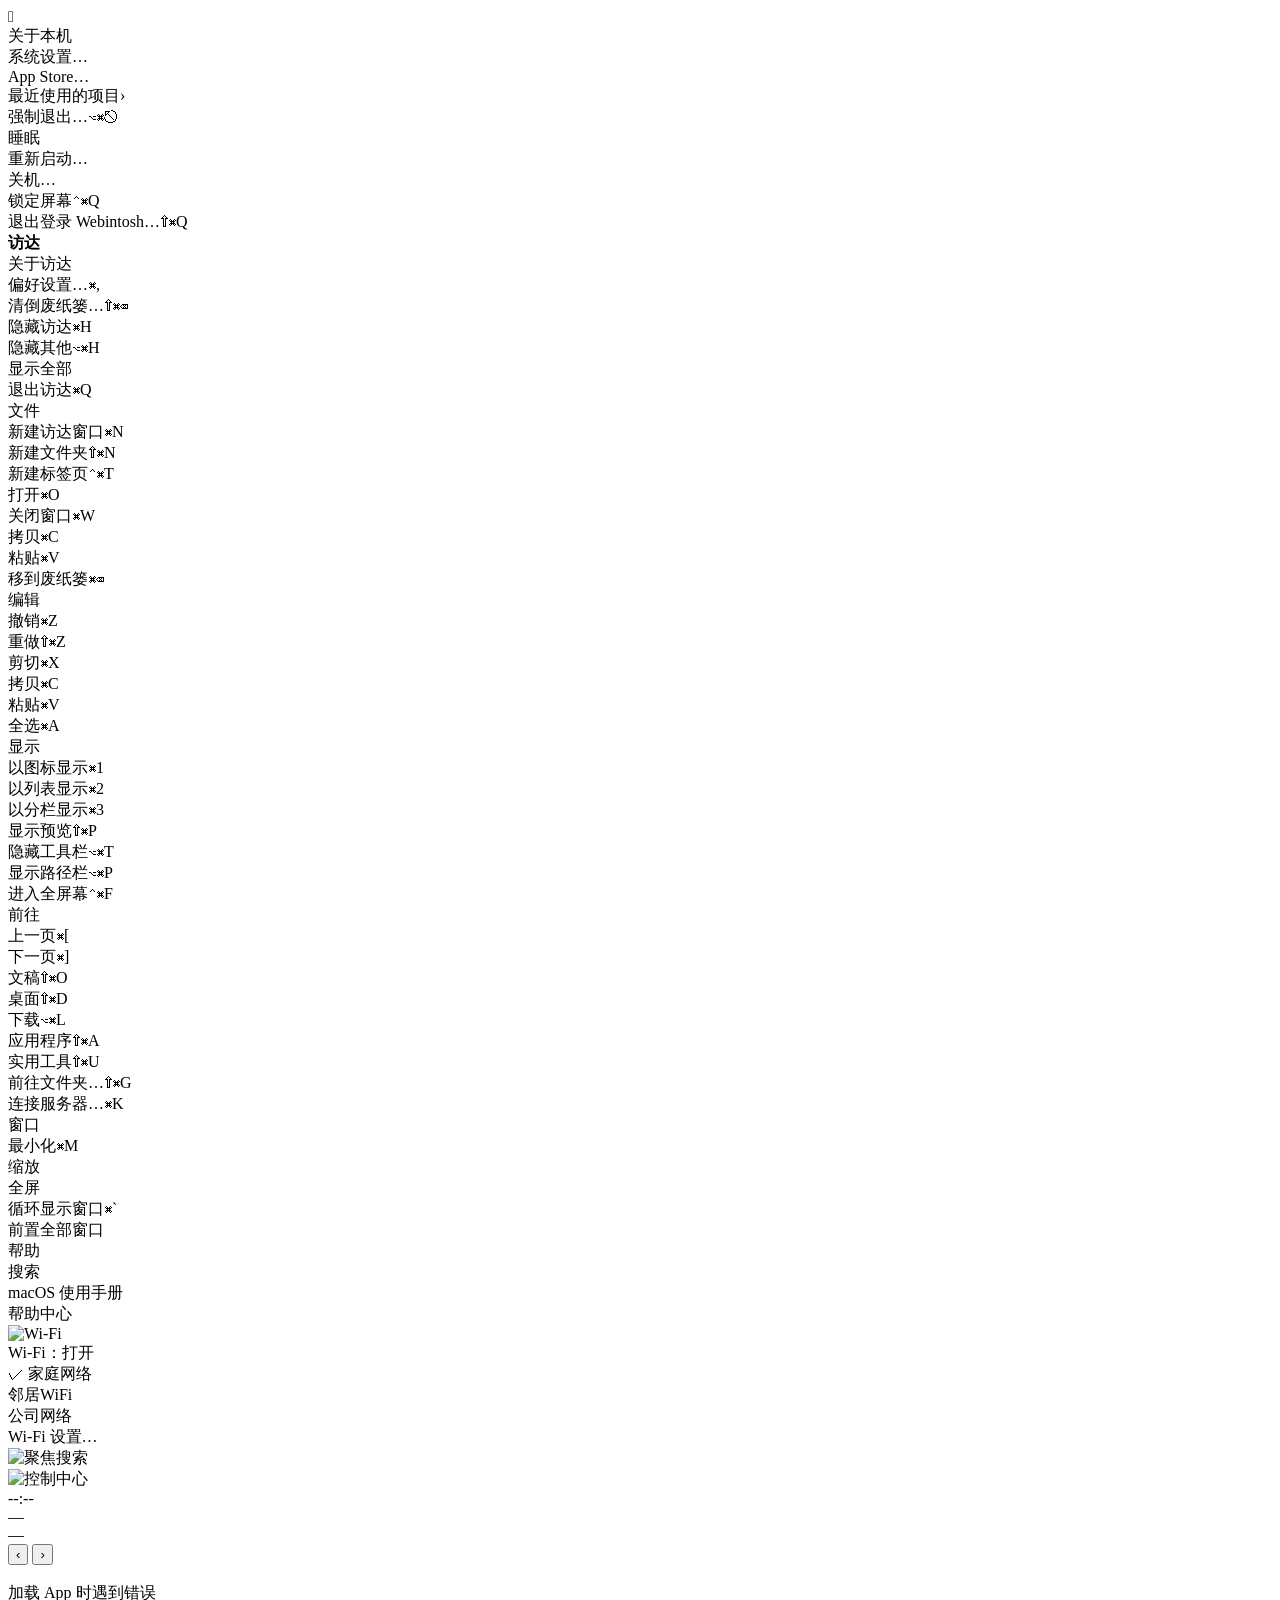
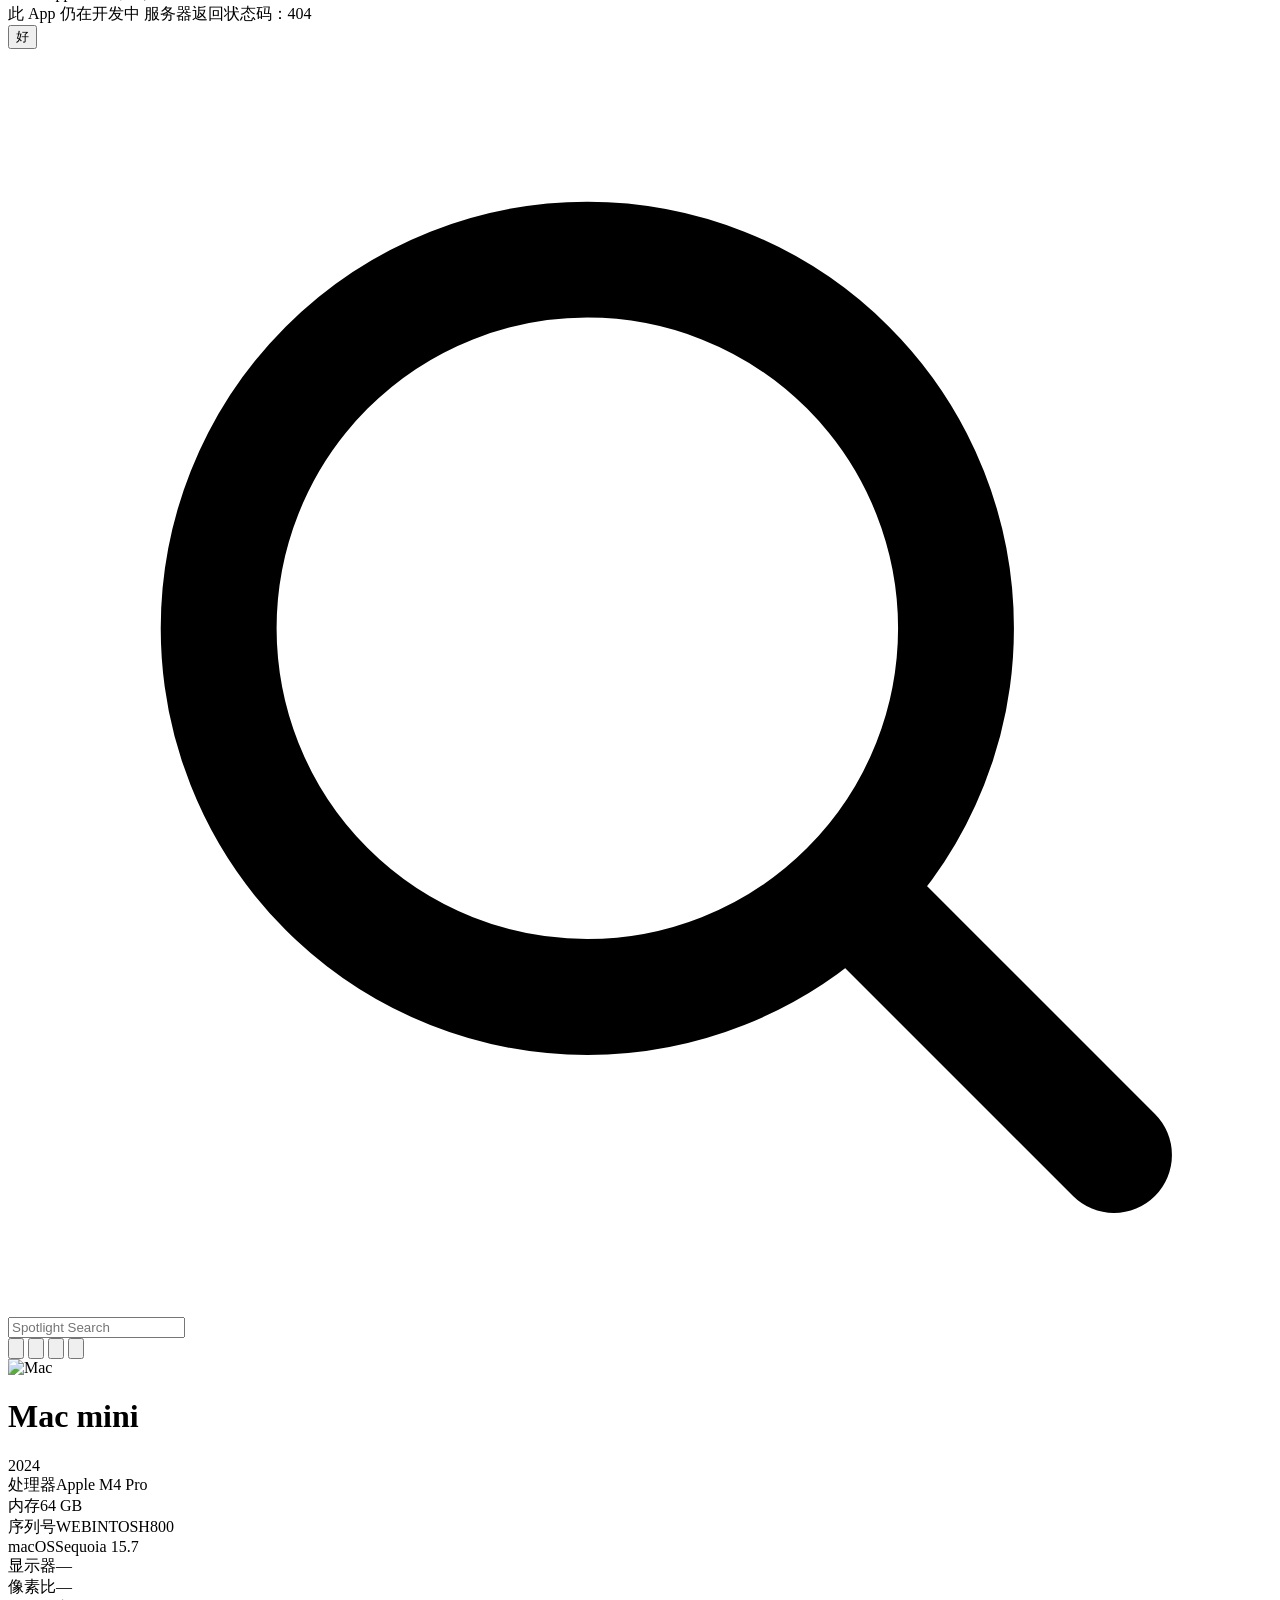
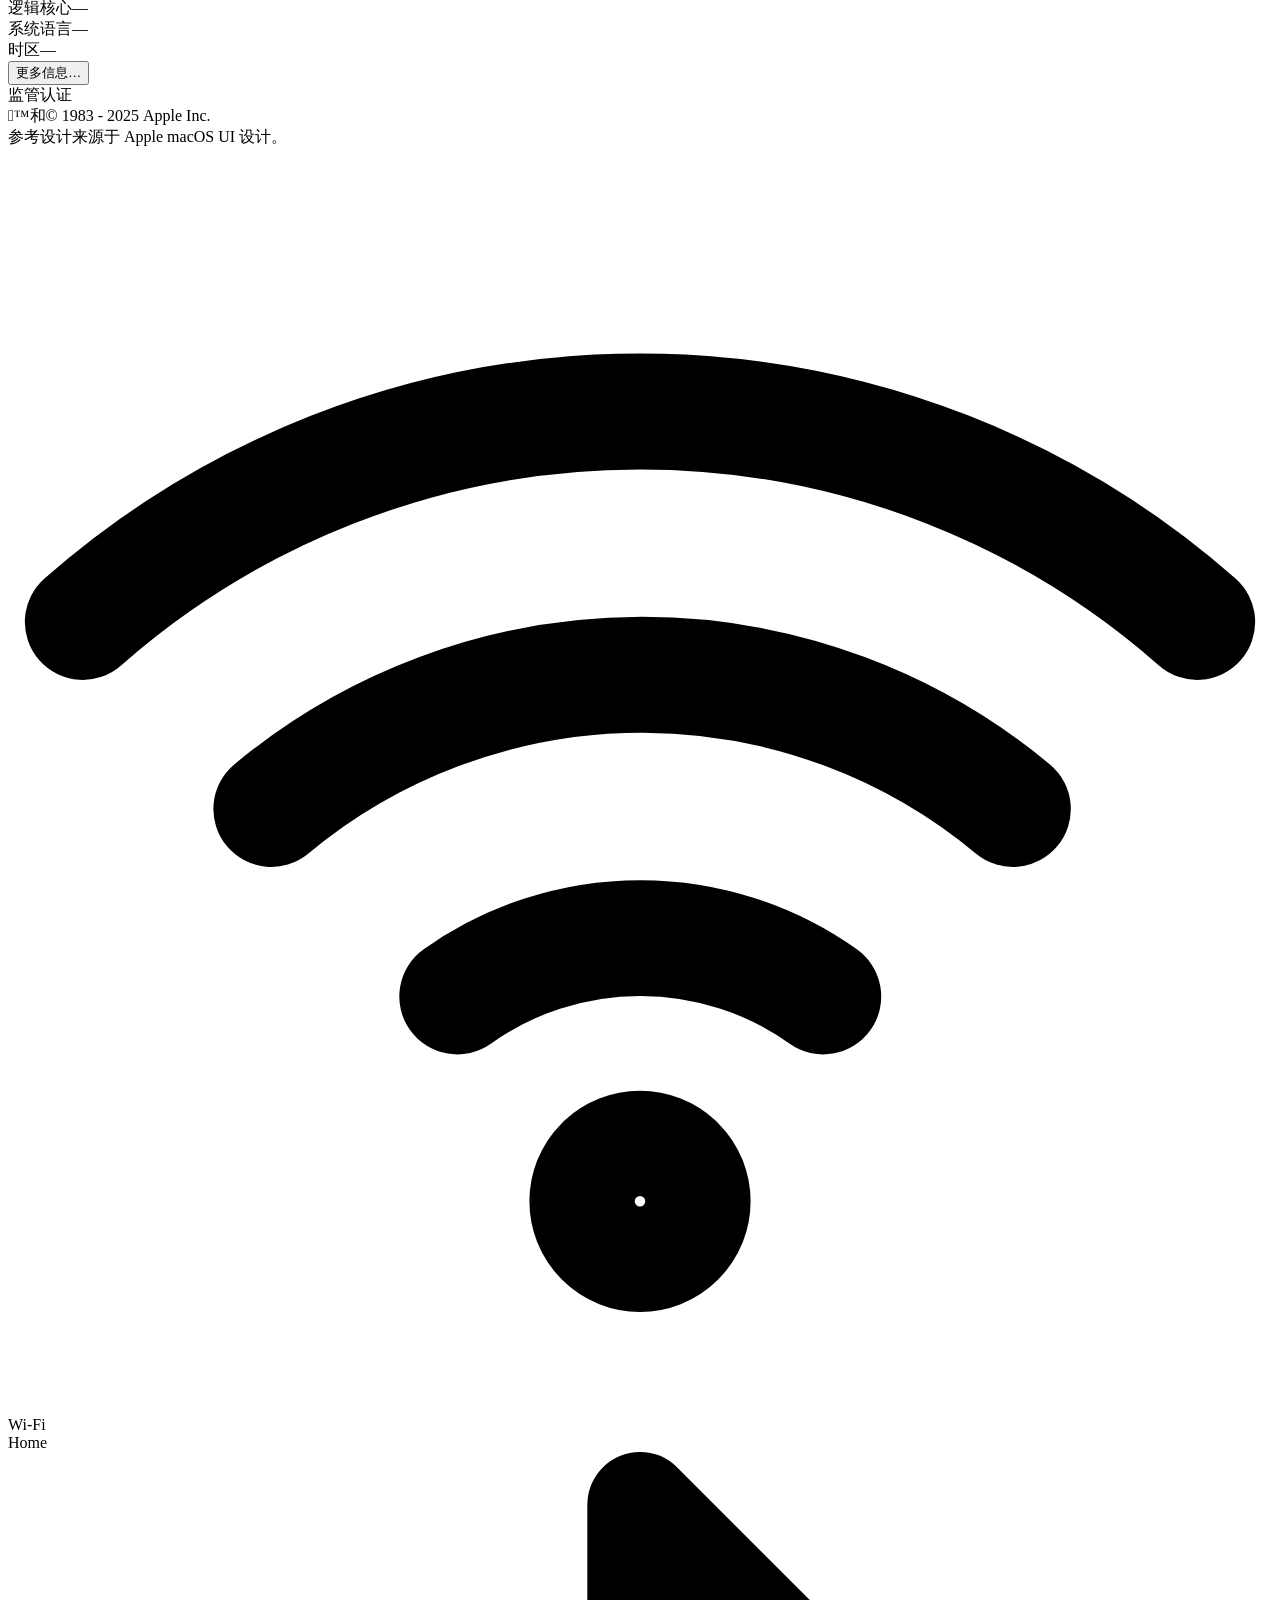
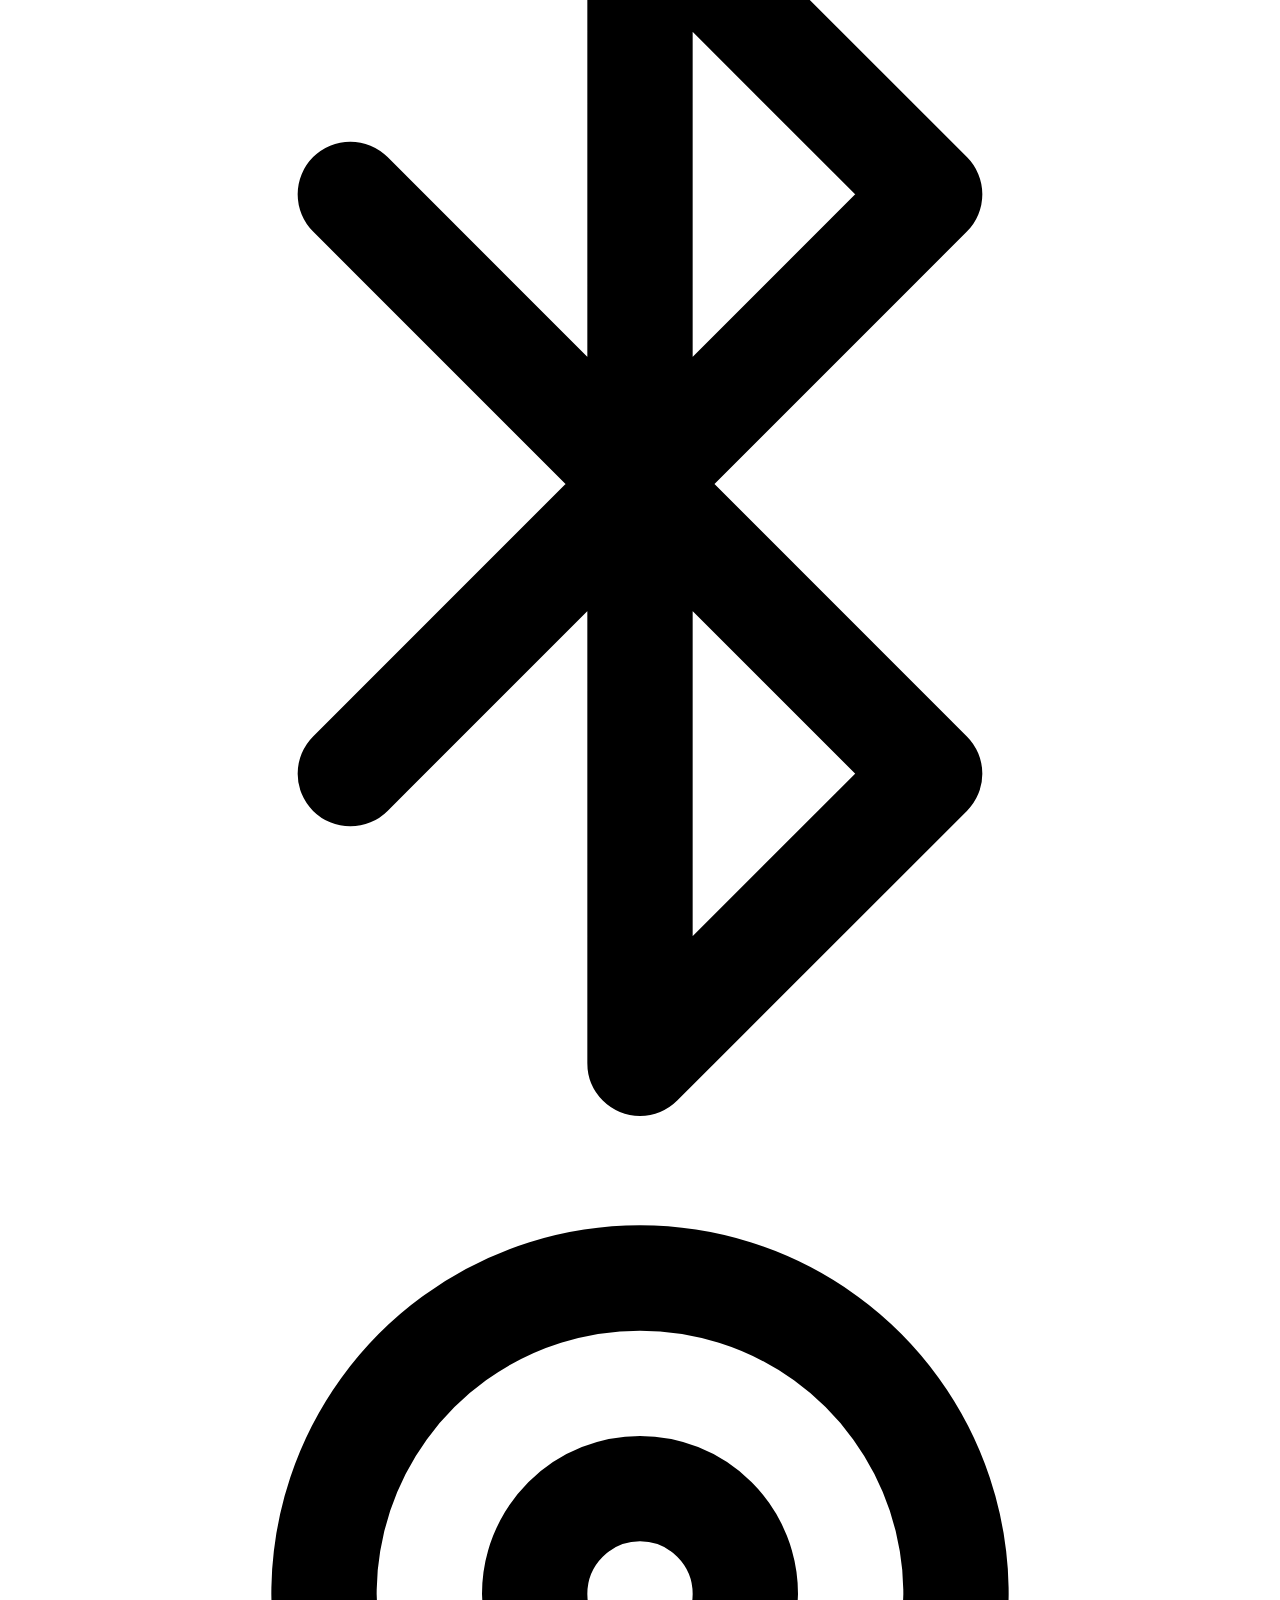
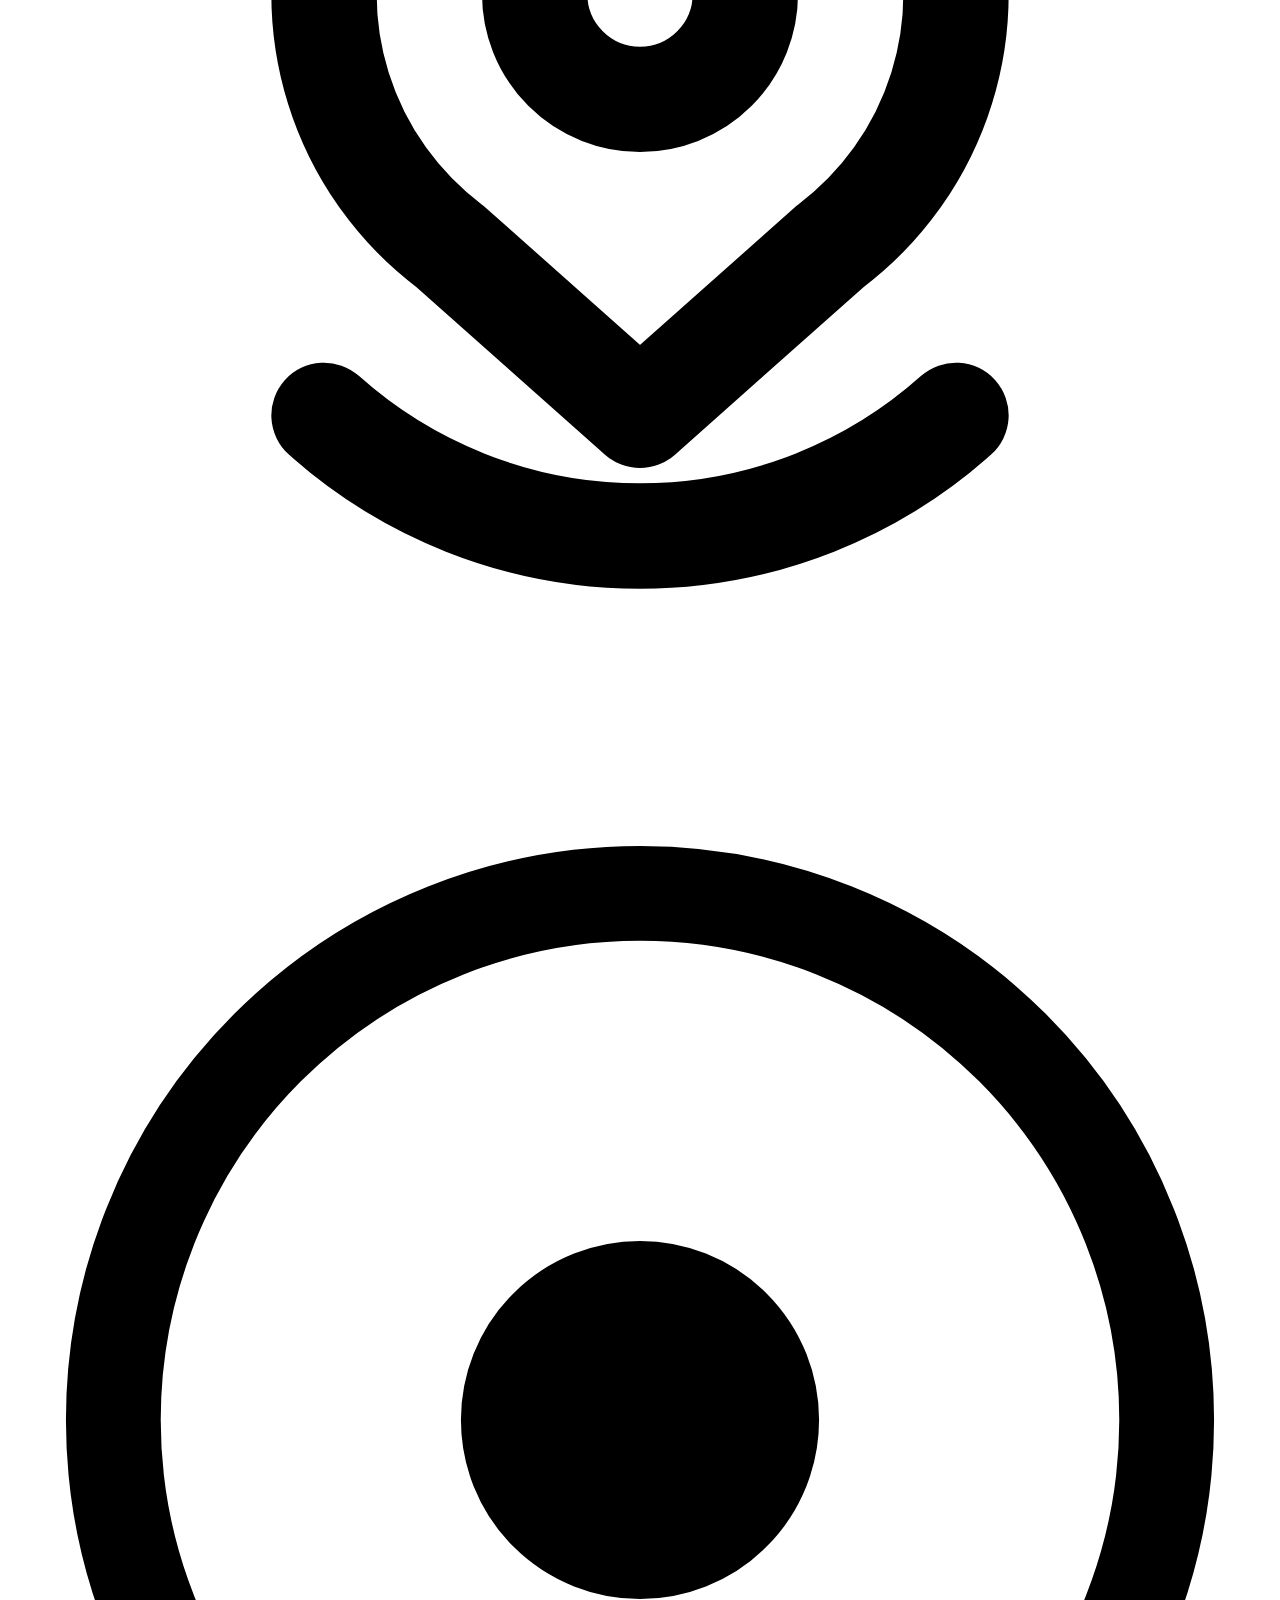
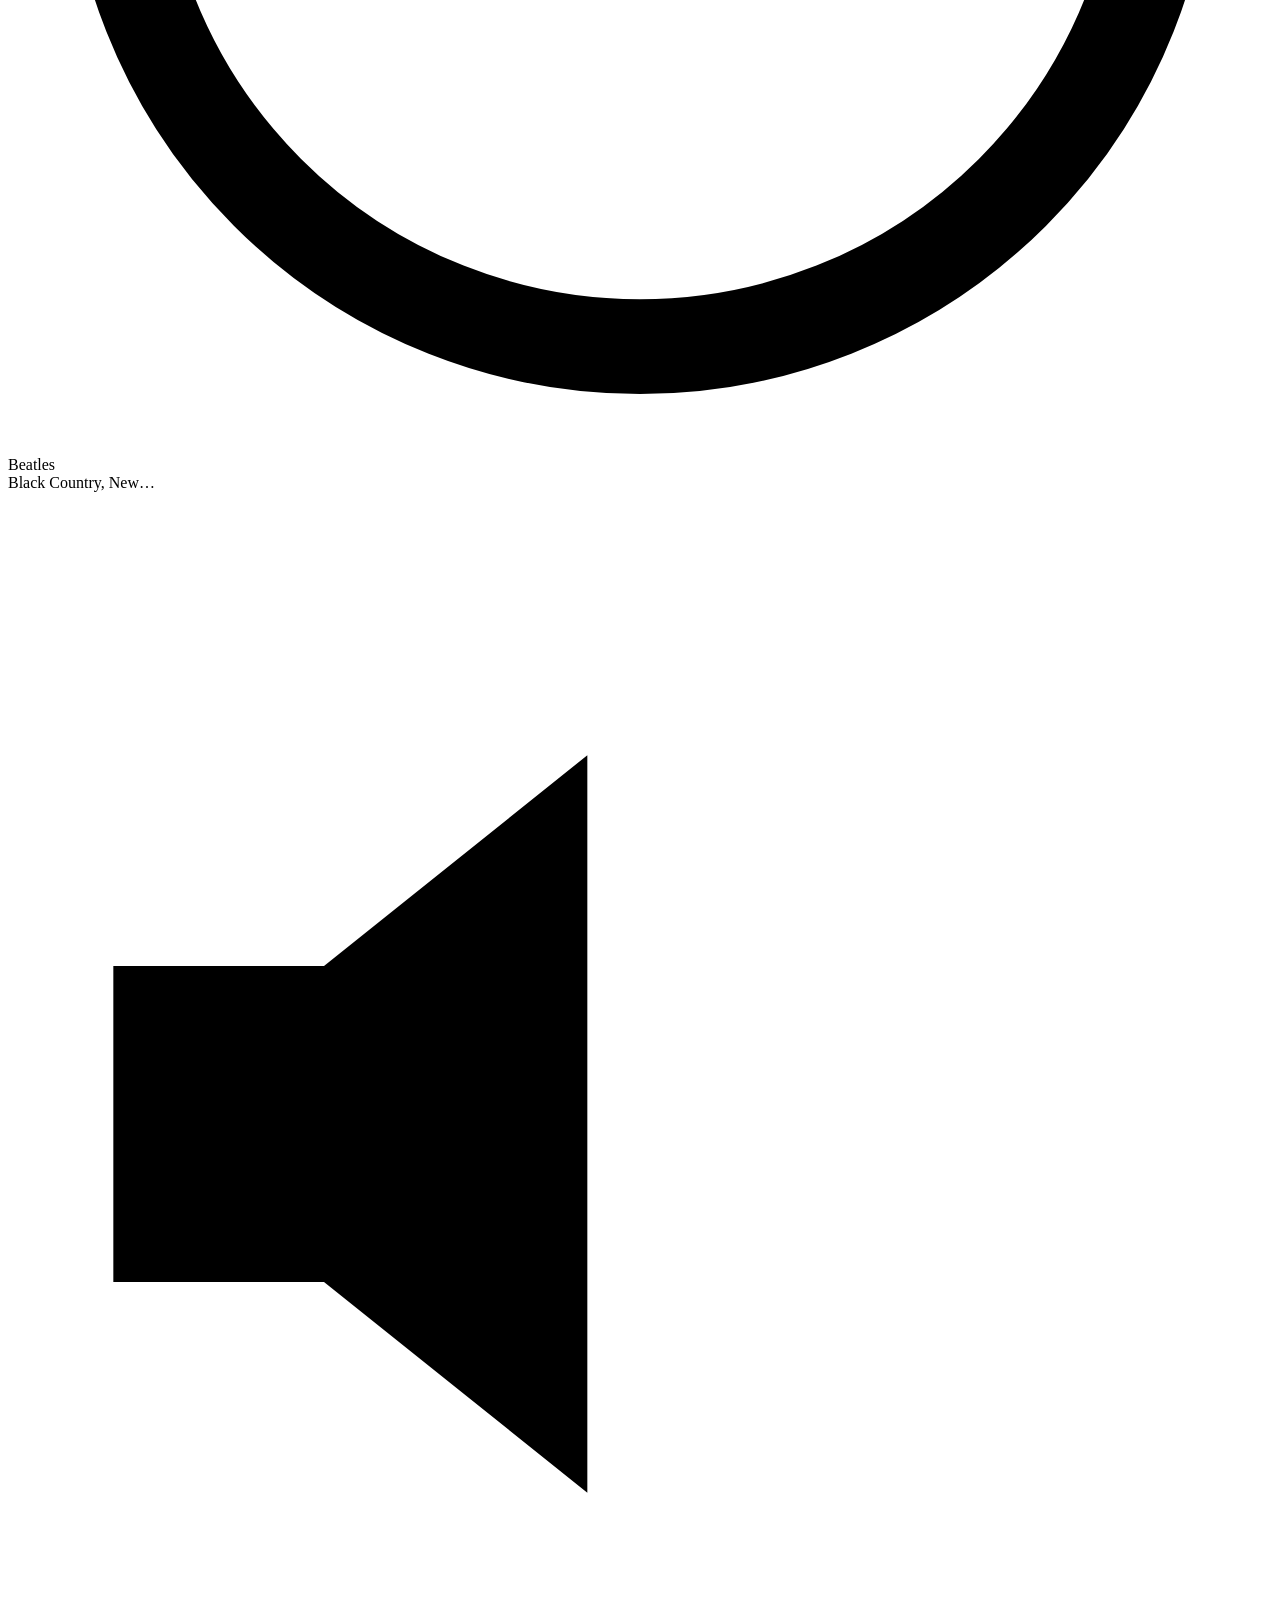
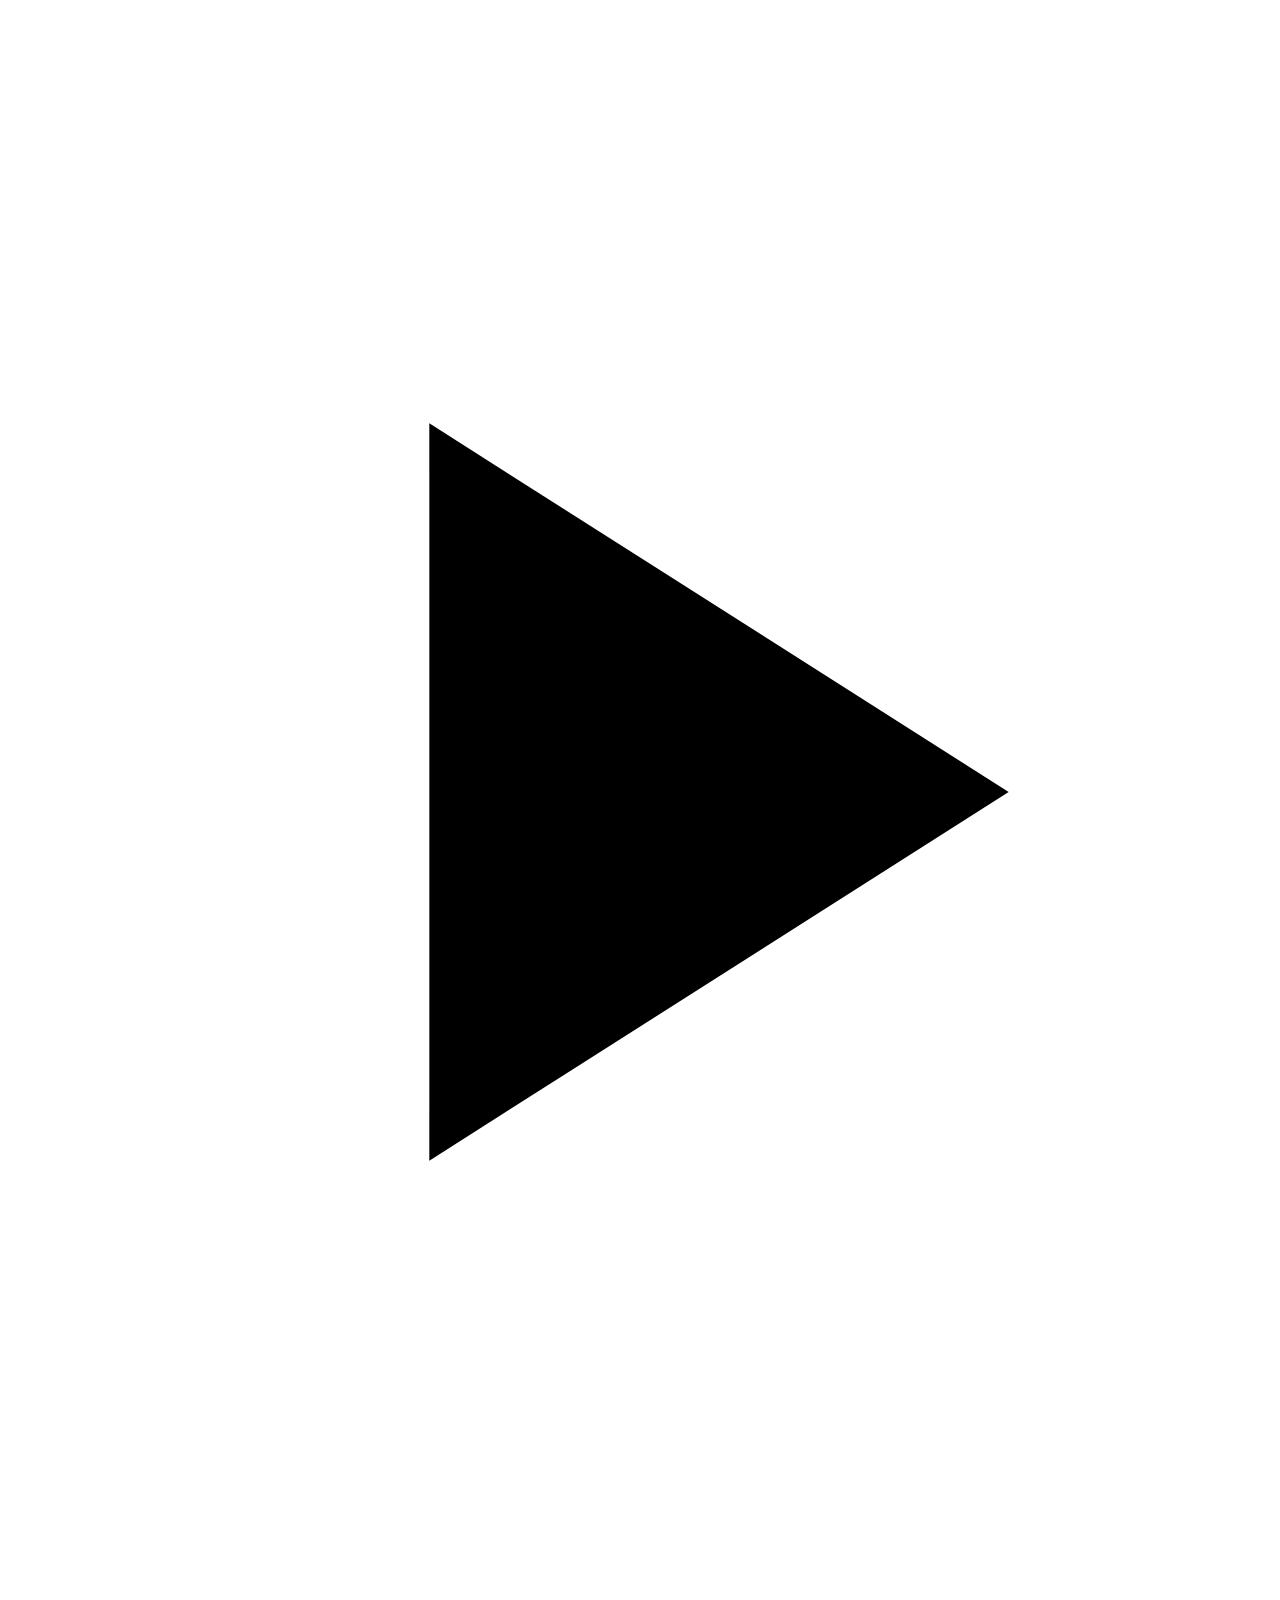
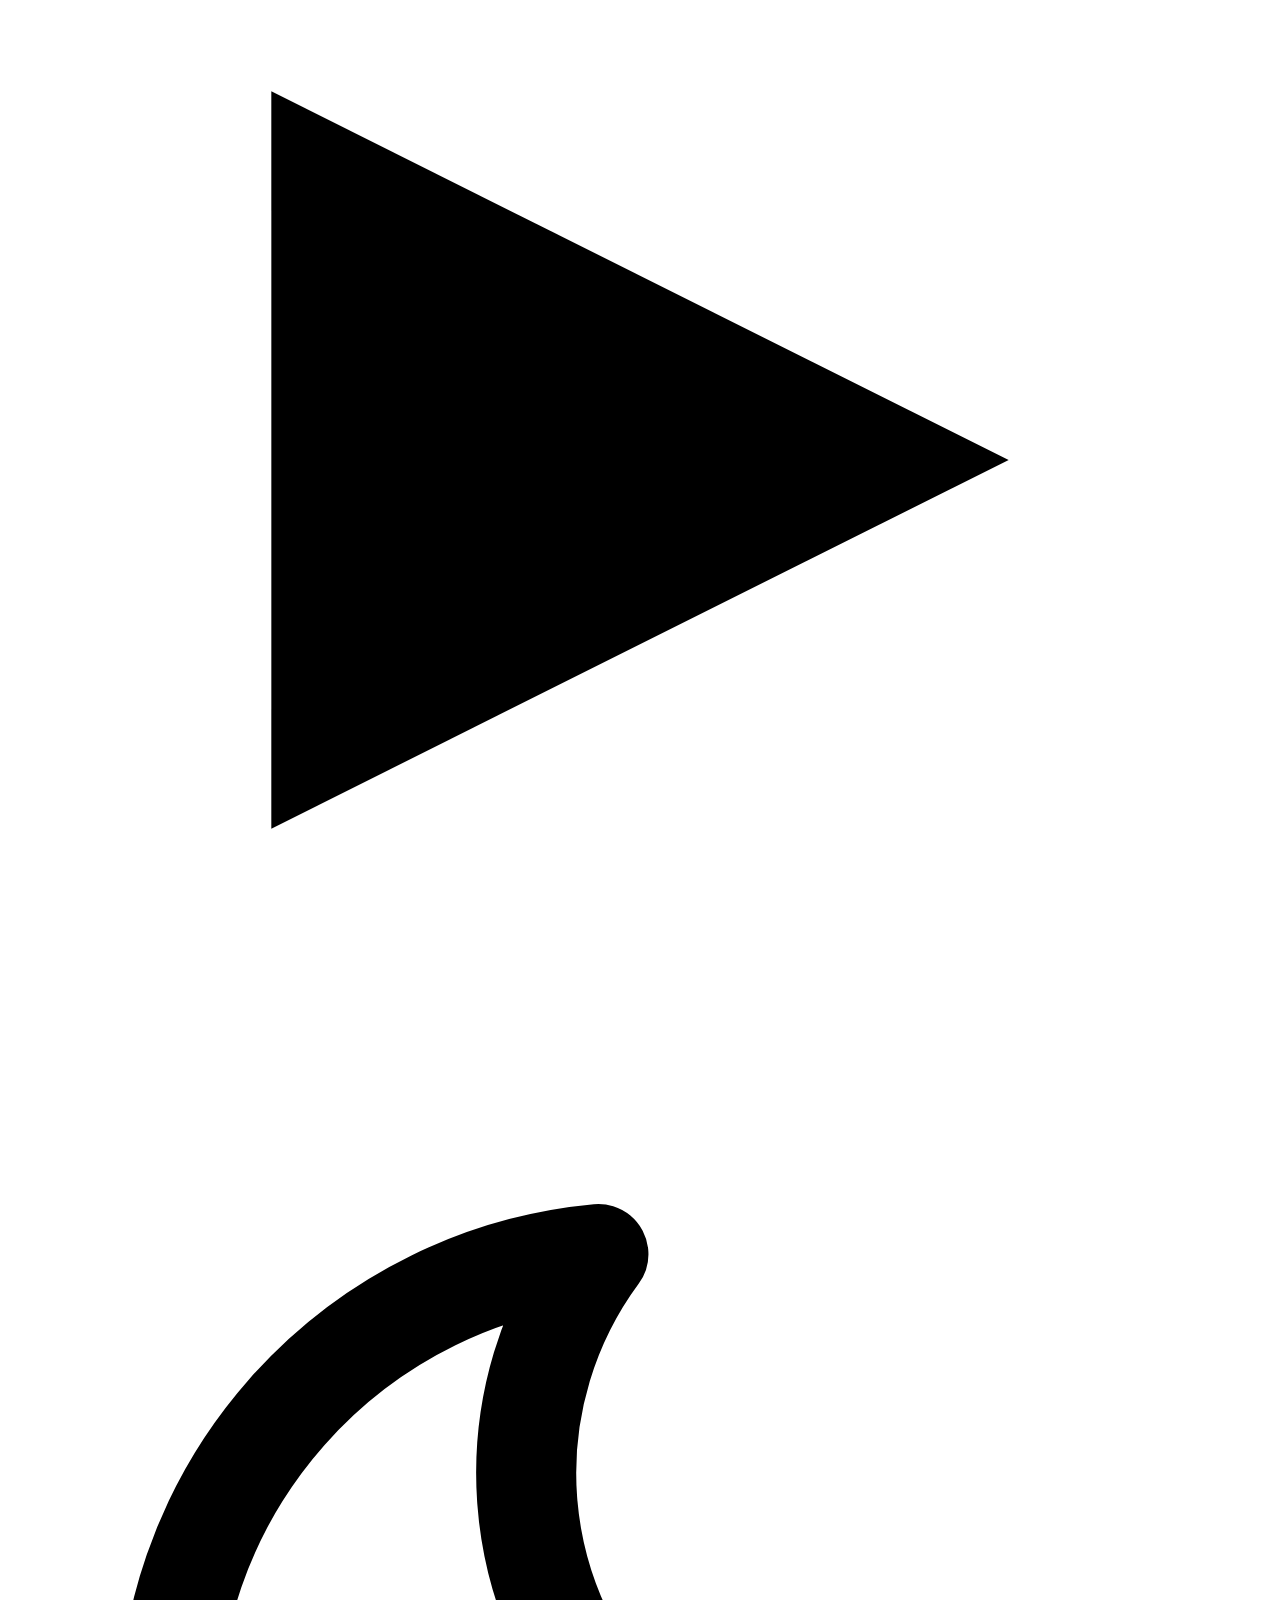
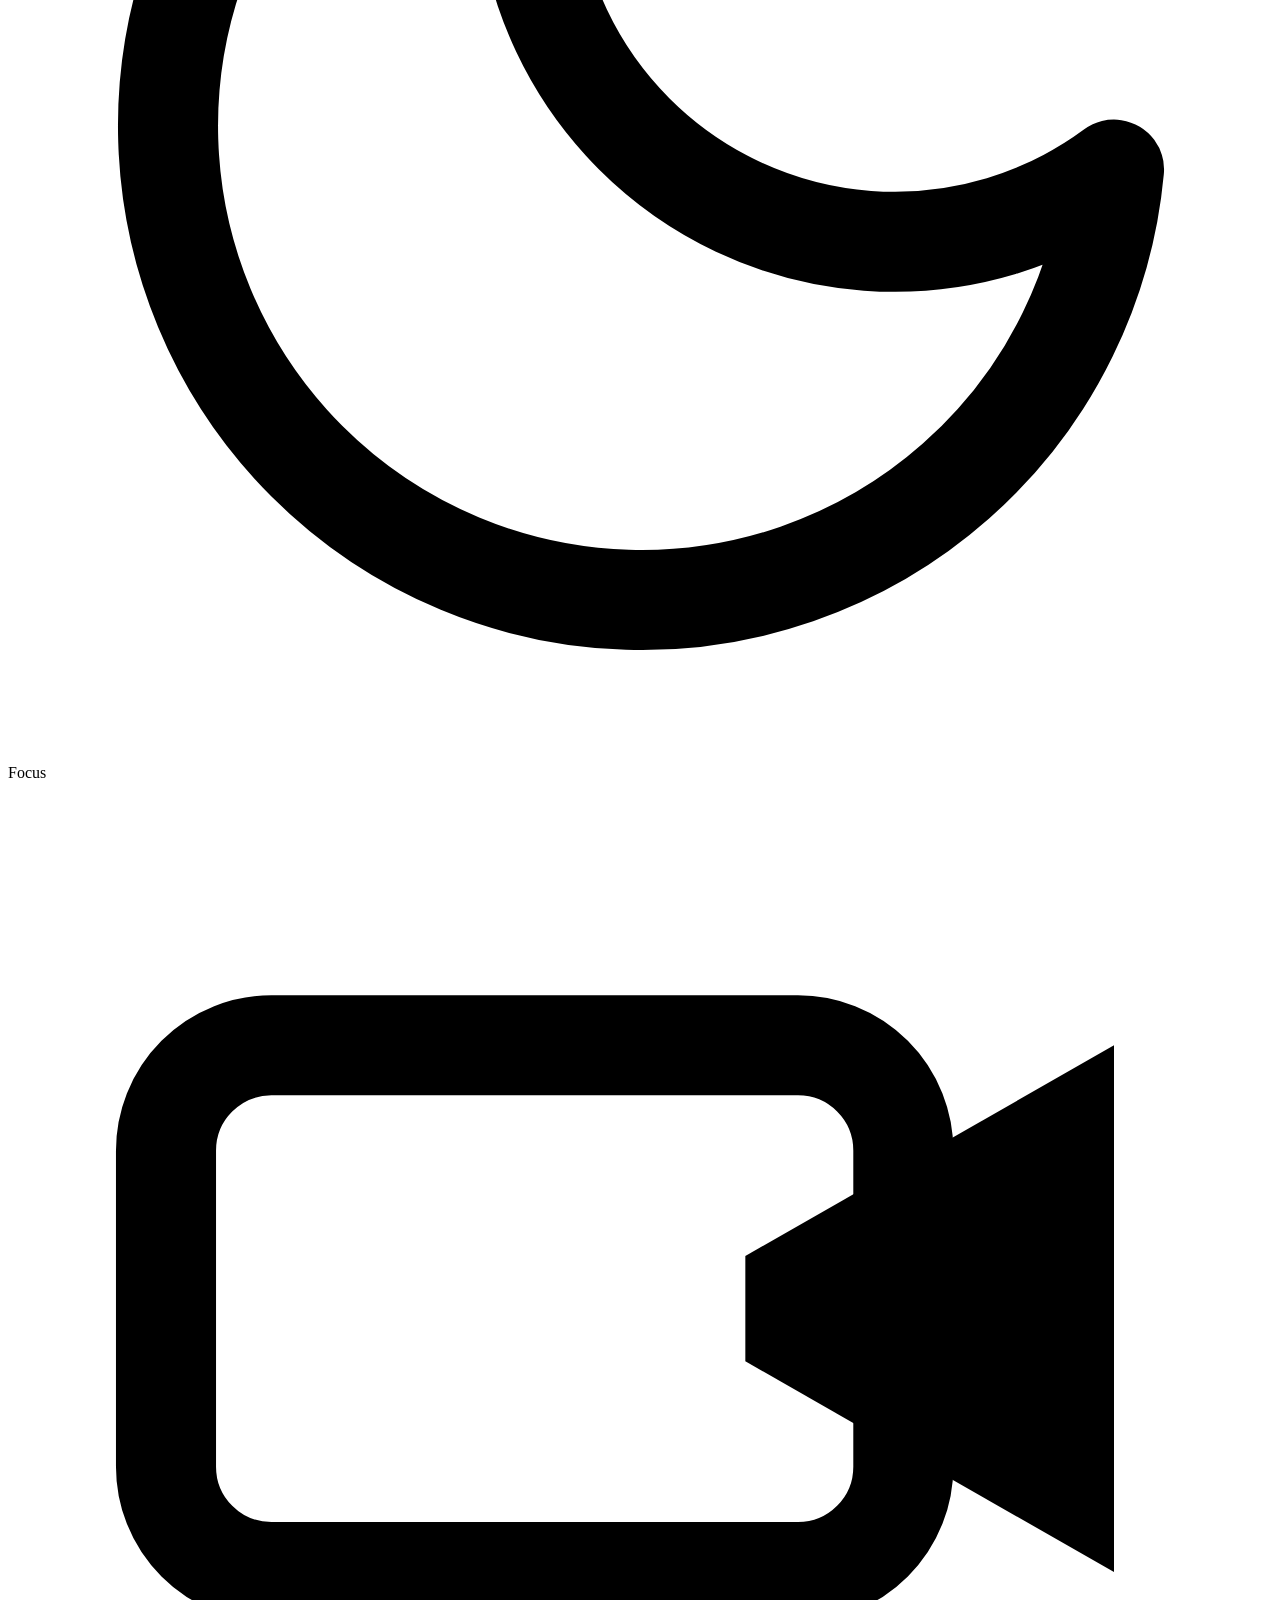
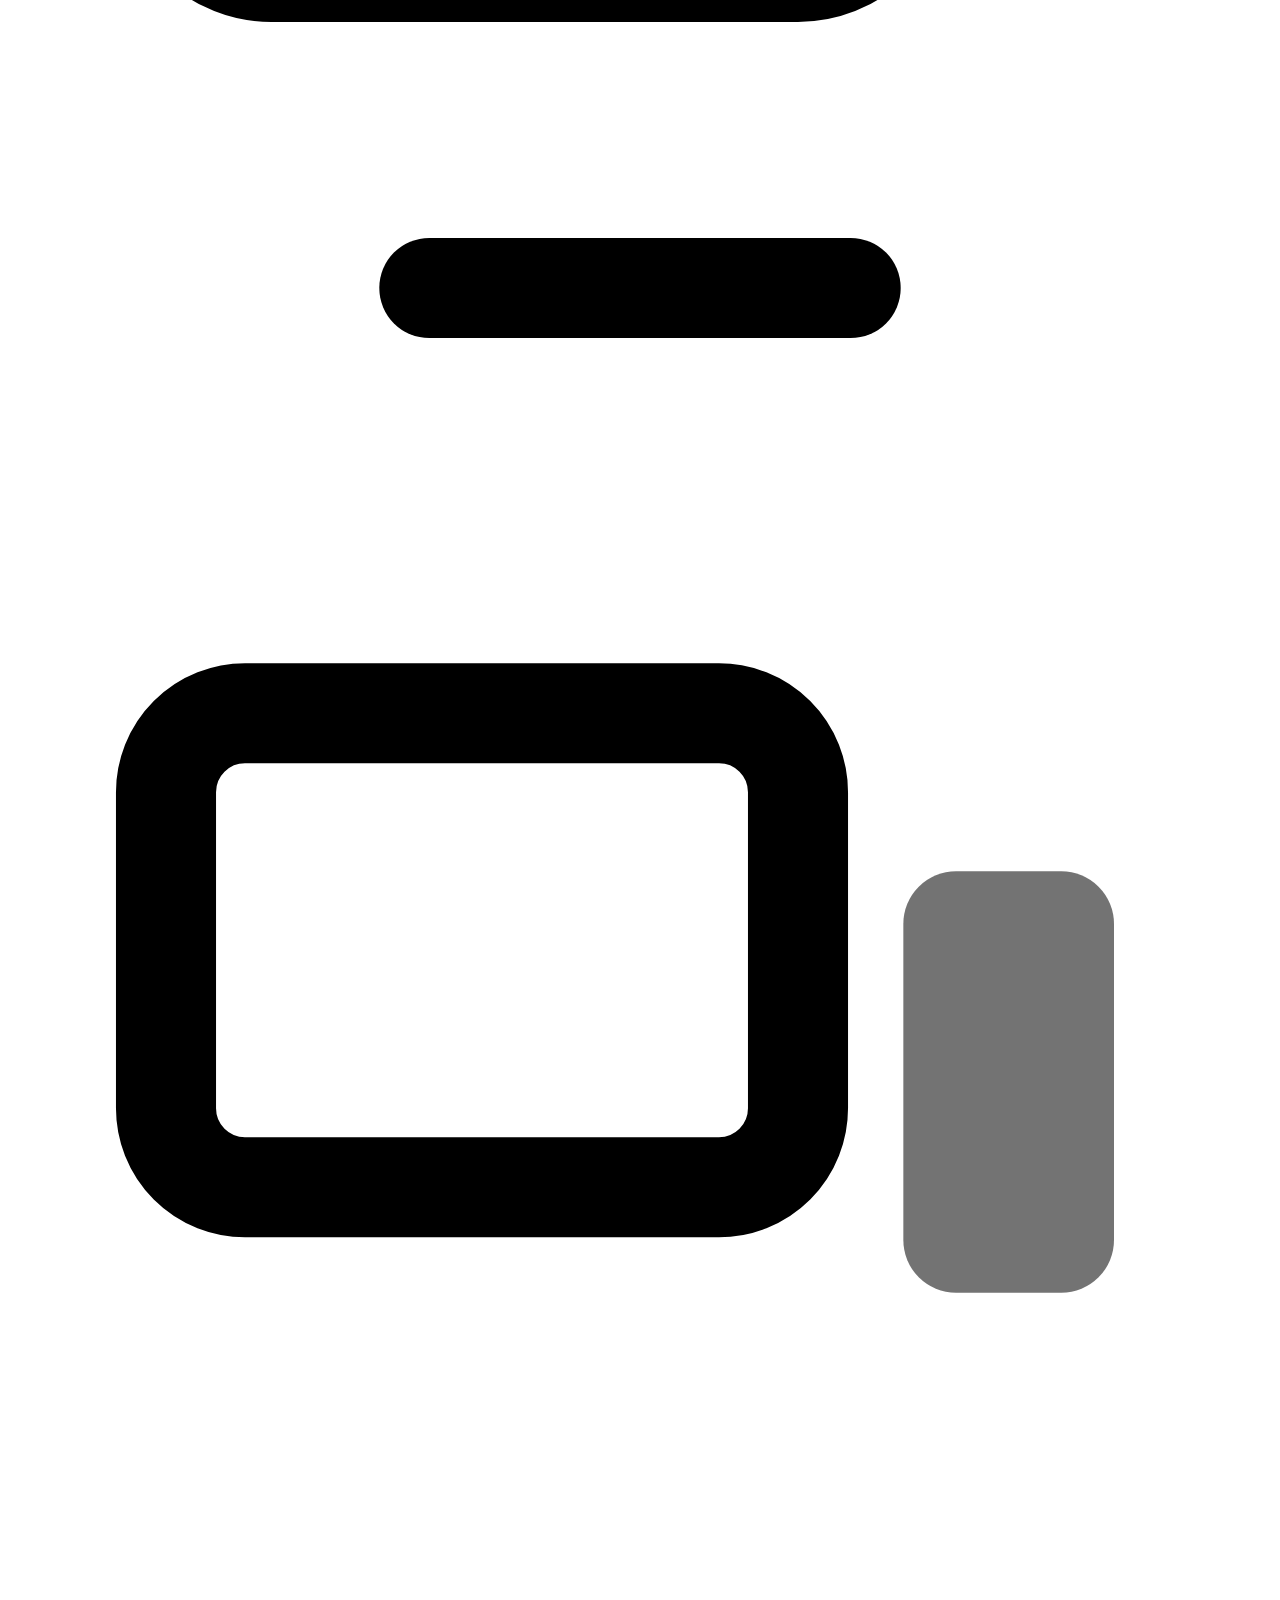
==== desktop/index.html @ 681a91fb "the desktop of the WacOS" ====
<!DOCTYPE html>
<html lang="zh-CN">
<head>
<meta charset="UTF-8">
<meta name="viewport" content="width=device-width, initial-scale=1.0">
<title>macOS Tahoe</title>
<!-- 外部字体样式 -->
<link rel="stylesheet" href="./assets/style/font.css">
<!-- 主样式表 -->
<link rel="stylesheet" href="./assets/style/desktop.css">
</head>
<body>
<!-- ============ 顶部菜单栏 ============ -->
<div class="topbar">
  <div class="topbar-left">
    <div class="menu" data-menu tabindex="0">
      <span class="menu-label"><span class="apple">&#63743;</span></span>
      <div class="dropdown">
        <div class="dd-item" data-action="about"><span>关于本机</span></div>
        <div class="dd-sep"></div>
        <div class="dd-item"><span>系统设置…</span></div>
        <div class="dd-item"><span>App Store…</span></div>
        <div class="dd-sep"></div>
        <div class="dd-item"><span>最近使用的项目</span><span class="sc">›</span></div>
        <div class="dd-sep"></div>
        <div class="dd-item"><span>强制退出…</span><span class="sc">⌥⌘⎋</span></div>
        <div class="dd-sep"></div>
        <div class="dd-item"><span>睡眠</span></div>
        <div class="dd-item"><span>重新启动…</span></div>
        <div class="dd-item"><span>关机…</span></div>
        <div class="dd-sep"></div>
        <div class="dd-item"><span>锁定屏幕</span><span class="sc">⌃⌘Q</span></div>
        <div class="dd-item"><span>退出登录 Webintosh…</span><span class="sc">⇧⌘Q</span></div>
      </div>
    </div>

    <div class="menu" data-menu tabindex="0">
      <span class="menu-label"><strong>访达</strong></span>
      <div class="dropdown">
        <div class="dd-item"><span>关于访达</span></div>
        <div class="dd-sep"></div>
        <div class="dd-item"><span>偏好设置…</span><span class="sc">⌘,</span></div>
        <div class="dd-sep"></div>
        <div class="dd-item"><span>清倒废纸篓…</span><span class="sc">⇧⌘⌫</span></div>
        <div class="dd-sep"></div>
        <div class="dd-item"><span>隐藏访达</span><span class="sc">⌘H</span></div>
        <div class="dd-item"><span>隐藏其他</span><span class="sc">⌥⌘H</span></div>
        <div class="dd-item"><span>显示全部</span></div>
        <div class="dd-sep"></div>
        <div class="dd-item"><span>退出访达</span><span class="sc">⌘Q</span></div>
      </div>
    </div>

    <div class="menu" data-menu tabindex="0">
      <span class="menu-label">文件</span>
      <div class="dropdown">
        <div class="dd-item"><span>新建访达窗口</span><span class="sc">⌘N</span></div>
        <div class="dd-item"><span>新建文件夹</span><span class="sc">⇧⌘N</span></div>
        <div class="dd-item"><span>新建标签页</span><span class="sc">⌃⌘T</span></div>
        <div class="dd-sep"></div>
        <div class="dd-item"><span>打开</span><span class="sc">⌘O</span></div>
        <div class="dd-sep"></div>
        <div class="dd-item"><span>关闭窗口</span><span class="sc">⌘W</span></div>
        <div class="dd-sep"></div>
        <div class="dd-item"><span>拷贝</span><span class="sc">⌘C</span></div>
        <div class="dd-item"><span>粘贴</span><span class="sc">⌘V</span></div>
        <div class="dd-sep"></div>
        <div class="dd-item"><span>移到废纸篓</span><span class="sc">⌘⌫</span></div>
      </div>
    </div>

    <div class="menu" data-menu tabindex="0">
      <span class="menu-label">编辑</span>
      <div class="dropdown">
        <div class="dd-item"><span>撤销</span><span class="sc">⌘Z</span></div>
        <div class="dd-item"><span>重做</span><span class="sc">⇧⌘Z</span></div>
        <div class="dd-sep"></div>
        <div class="dd-item"><span>剪切</span><span class="sc">⌘X</span></div>
        <div class="dd-item"><span>拷贝</span><span class="sc">⌘C</span></div>
        <div class="dd-item"><span>粘贴</span><span class="sc">⌘V</span></div>
        <div class="dd-item"><span>全选</span><span class="sc">⌘A</span></div>
      </div>
    </div>

    <div class="menu" data-menu tabindex="0">
      <span class="menu-label">显示</span>
      <div class="dropdown">
        <div class="dd-item"><span>以图标显示</span><span class="sc">⌘1</span></div>
        <div class="dd-item"><span>以列表显示</span><span class="sc">⌘2</span></div>
        <div class="dd-item"><span>以分栏显示</span><span class="sc">⌘3</span></div>
        <div class="dd-sep"></div>
        <div class="dd-item"><span>显示预览</span><span class="sc">⇧⌘P</span></div>
        <div class="dd-item"><span>隐藏工具栏</span><span class="sc">⌥⌘T</span></div>
        <div class="dd-item"><span>显示路径栏</span><span class="sc">⌥⌘P</span></div>
        <div class="dd-sep"></div>
        <div class="dd-item"><span>进入全屏幕</span><span class="sc">⌃⌘F</span></div>
      </div>
    </div>

    <div class="menu" data-menu tabindex="0">
      <span class="menu-label">前往</span>
      <div class="dropdown">
        <div class="dd-item"><span>上一页</span><span class="sc">⌘[</span></div>
        <div class="dd-item"><span>下一页</span><span class="sc">⌘]</span></div>
        <div class="dd-sep"></div>
        <div class="dd-item"><span>文稿</span><span class="sc">⇧⌘O</span></div>
        <div class="dd-item"><span>桌面</span><span class="sc">⇧⌘D</span></div>
        <div class="dd-item"><span>下载</span><span class="sc">⌥⌘L</span></div>
        <div class="dd-item"><span>应用程序</span><span class="sc">⇧⌘A</span></div>
        <div class="dd-item"><span>实用工具</span><span class="sc">⇧⌘U</span></div>
        <div class="dd-sep"></div>
        <div class="dd-item"><span>前往文件夹…</span><span class="sc">⇧⌘G</span></div>
        <div class="dd-item"><span>连接服务器…</span><span class="sc">⌘K</span></div>
      </div>
    </div>

    <div class="menu" data-menu tabindex="0">
      <span class="menu-label">窗口</span>
      <div class="dropdown">
        <div class="dd-item"><span>最小化</span><span class="sc">⌘M</span></div>
        <div class="dd-item"><span>缩放</span></div>
        <div class="dd-item"><span>全屏</span></div>
        <div class="dd-sep"></div>
        <div class="dd-item"><span>循环显示窗口</span><span class="sc">⌘`</span></div>
        <div class="dd-item"><span>前置全部窗口</span></div>
      </div>
    </div>

    <div class="menu" data-menu tabindex="0">
      <span class="menu-label">帮助</span>
      <div class="dropdown">
        <div class="dd-item"><span>搜索</span></div>
        <div class="dd-sep"></div>
        <div class="dd-item"><span>macOS 使用手册</span></div>
        <div class="dd-item"><span>帮助中心</span></div>
      </div>
    </div>
  </div>

  <div class="topbar-right">
    <div class="menu menu-icon align-right" data-menu tabindex="0">
      <img class="spotlight-icon" src="./assets/images/wifi.svg" alt="Wi-Fi" draggable="false">
      <div class="dropdown">
        <div class="dd-item"><span>Wi-Fi：打开</span></div>
        <div class="dd-sep"></div>
        <div class="dd-item"><span>✓ 家庭网络</span></div>
        <div class="dd-item"><span>邻居WiFi</span></div>
        <div class="dd-item"><span>公司网络</span></div>
        <div class="dd-sep"></div>
        <div class="dd-item"><span>Wi-Fi 设置…</span></div>
      </div>
    </div>

    <div class="menu menu-icon" data-action="spotlight" tabindex="0">
      <img class="spotlight-icon" src="./assets/images/magnifyingglass.svg" alt="聚焦搜索" draggable="false">
    </div>

    <!-- 控制中心：按钮 -->
    <div class="menu menu-icon align-right" id="ccToggle" tabindex="0">
      <img class="spotlight-icon" src="./assets/images/switch.2.svg" alt="控制中心" draggable="false">
    </div>

    <div class="menu menu-clock align-right" data-menu tabindex="0">
      <span class="menu-label" id="timeText"></span>
      <div class="dropdown dd-widget">
        <div class="widget-time" id="widgetTime">--:--</div>
        <div class="widget-sub"  id="widgetSub">—</div>
        <div class="widget-cal">
          <div class="cal-header">
            <span class="cal-title" id="calTitle">—</span>
            <div class="cal-nav">
              <button type="button" id="calPrev" aria-label="上个月">‹</button>
              <button type="button" id="calNext" aria-label="下个月">›</button>
            </div>
          </div>
          <div class="cal-grid" id="calGrid"></div>
        </div>
      </div>
    </div>
  </div>
</div>

<!-- ============ 应用错误弹窗 ============ -->
<div class="app-error-overlay" id="appErrorOverlay" role="dialog" aria-modal="true">
    <div class="app-error-window">
        <div class="app-error-icon">
            <img id="appErrorIcon" src="" alt="">
        </div>
        <div class="app-error-title">加载 App 时遇到错误</div>
        <div class="app-error-message" id="appErrorMessage">此 App 仍在开发中
服务器返回状态码：404</div>
        <div class="app-error-actions">
            <button class="app-error-btn" type="button" id="appErrorOk">好</button>
        </div>
    </div>
</div>

<!-- ============ Spotlight 搜索覆盖层 ============ -->
<div class="spotlight-overlay" id="spotlightOverlay">
  <div class="spotlight-bar">
    <div class="spotlight-field">
      <svg class="spotlight-icon" viewBox="0 0 24 24" fill="none" stroke="currentColor"
           stroke-width="2.2" stroke-linecap="round" stroke-linejoin="round">
        <circle cx="11" cy="11" r="7"></circle>
        <line x1="16.5" y1="16.5" x2="21" y2="21"></line>
      </svg>
      <input class="spotlight-input" id="spotlightInput" type="text"
             placeholder="Spotlight Search" autocomplete="off" spellcheck="false">
    </div>
    <div class="spotlight-actions">
      <button class="spotlight-action" type="button" aria-label="人物">
        <svg viewBox="0 0 24 24" fill="none" stroke="currentColor" stroke-width="1.9" stroke-linecap="round" stroke-linejoin="round">
          <circle cx="12" cy="8" r="3.6"></circle>
          <path d="M4.8 20c0-3.6 3.2-6.2 7.2-6.2s7.2 2.6 7.2 6.2"></path>
        </svg>
      </button>
      <button class="spotlight-action" type="button" aria-label="文稿">
        <svg viewBox="0 0 24 24" fill="none" stroke="currentColor" stroke-width="1.9" stroke-linecap="round" stroke-linejoin="round">
          <path d="M13 3H7a2 2 0 0 0-2 2v14a2 2 0 0 0 2 2h10a2 2 0 0 0 2-2V9z"></path>
          <path d="M13 3v6h6"></path>
        </svg>
      </button>
      <button class="spotlight-action" type="button" aria-label="设置">
        <svg viewBox="0 0 24 24" fill="none" stroke="currentColor" stroke-width="1.9" stroke-linecap="round" stroke-linejoin="round">
          <circle cx="12" cy="12" r="3.2"></circle>
          <path d="M19.4 15a1.7 1.7 0 0 0 .3 1.9l.1.1a2 2 0 1 1-2.8 2.8l-.1-.1a1.7 1.7 0 0 0-1.9-.3 1.7 1.7 0 0 0-1 1.5V21a2 2 0 1 1-4 0v-.1a1.7 1.7 0 0 0-1.1-1.5 1.7 1.7 0 0 0-1.9.3l-.1.1a2 2 0 1 1-2.8-2.8l.1-.1a1.7 1.7 0 0 0 .3-1.9 1.7 1.7 0 0 0-1.5-1H3a2 2 0 1 1 0-4h.1a1.7 1.7 0 0 0 1.5-1.1 1.7 1.7 0 0 0-.3-1.9l-.1-.1a2 2 0 1 1 2.8-2.8l.1.1a1.7 1.7 0 0 0 1.9.3h.1A1.7 1.7 0 0 0 10 3.1V3a2 2 0 1 1 4 0v.1a1.7 1.7 0 0 0 1 1.5h.1a1.7 1.7 0 0 0 1.9-.3l.1-.1a2 2 0 1 1 2.8 2.8l-.1.1a1.7 1.7 0 0 0-.3 1.9v.1a1.7 1.7 0 0 0 1.5 1H21a2 2 0 1 1 0 4h-.1a1.7 1.7 0 0 0-1.5 1z"></path>
        </svg>
      </button>
      <button class="spotlight-action" type="button" aria-label="更多">
        <svg viewBox="0 0 24 24" fill="none" stroke="currentColor" stroke-width="1.9" stroke-linecap="round" stroke-linejoin="round">
          <rect x="4" y="5" width="16" height="14" rx="3"></rect>
          <path d="M9 3v4M15 3v4"></path>
          <path d="M8 13h4"></path>
        </svg>
      </button>
    </div>
  </div>
</div>

<!-- ============ 气泡提示 ============ -->
<div class="tip" id="tip" role="tooltip"></div>

<!-- ============ 关于本机窗口 ============ -->
<div class="about-window" id="aboutWindow" role="dialog" aria-label="关于本机">
  <div class="about-titlebar" id="aboutTitlebar">
    <div class="traffic">
      <span class="close" id="aboutClose" role="button" aria-label="关闭"></span>
      <span class="min" role="button" aria-label="最小化"></span>
      <span class="max" role="button" aria-label="缩放"></span>
    </div>
  </div>

  <div class="about-content">
    <div class="about-device" aria-hidden="true">
      <img src="./assets/devices/mac16,11.png" alt="Mac" draggable="false">
    </div>

    <h1 class="about-name">Mac mini</h1>
    <div class="about-version">2024</div>

    <div class="about-specs">
      <div class="about-spec-row"><span class="k">处理器</span><span class="v">Apple M4 Pro</span></div>
      <div class="about-spec-row"><span class="k">内存</span><span class="v">64 GB</span></div>
      <div class="about-spec-row"><span class="k">序列号</span><span class="v">WEBINTOSH800</span></div>
      <div class="about-spec-row"><span class="k">macOS</span><span class="v">Sequoia 15.7</span></div>
    </div>

    <div class="about-details" id="aboutDetails">
      <div class="about-spec-row"><span class="k">显示器</span><span class="v" id="aboutScreen">—</span></div>
      <div class="about-spec-row"><span class="k">像素比</span><span class="v" id="aboutDpr">—</span></div>
      <div class="about-spec-row"><span class="k">逻辑核心</span><span class="v" id="aboutCores">—</span></div>
      <div class="about-spec-row"><span class="k">系统语言</span><span class="v" id="aboutLang">—</span></div>
      <div class="about-spec-row"><span class="k">时区</span><span class="v" id="aboutTz">—</span></div>
    </div>

    <button class="about-more-btn" type="button" id="aboutMore">更多信息…</button>
    <div><span class="about-regulatory">监管认证</span></div>

    <div class="about-copyright">
      &#63743;™和© 1983 - 2025 Apple Inc.<br>
      参考设计来源于 Apple macOS UI 设计。
    </div>
  </div>
</div>

<!-- ============ 控制中心面板 ============ -->
<div class="control-center" id="controlCenter" role="dialog" aria-label="控制中心">
    <!-- 组 1：Wi-Fi + 蓝牙 + 隔空投送 + 音乐 -->
    <div class="cc-grid-1">
        <div class="cc-card cc-wifi active-soft">
            <div class="cc-icon">
                <svg viewBox="0 0 24 24" fill="none" stroke="currentColor" stroke-width="2.2" stroke-linecap="round" stroke-linejoin="round">
                    <path d="M5 12.55a11 11 0 0 1 14.08 0"/>
                    <path d="M1.42 9a16 16 0 0 1 21.16 0"/>
                    <path d="M8.53 16.11a6 6 0 0 1 6.95 0"/>
                    <circle cx="12" cy="20" r="1"/>
                </svg>
            </div>
            <div class="info">
                <div class="cc-title">Wi-Fi</div>
                <div class="cc-sub">Home</div>
            </div>
        </div>

        <div class="cc-card cc-round">
            <svg viewBox="0 0 24 24" fill="none" stroke="currentColor" stroke-width="2" stroke-linecap="round" stroke-linejoin="round">
                <path d="M6.5 6.5l11 11L12 23V1l5.5 5.5-11 11"/>
            </svg>
        </div>

        <div class="cc-card cc-round">
            <svg viewBox="0 0 24 24" fill="none" stroke="currentColor" stroke-width="2" stroke-linecap="round" stroke-linejoin="round">
                <path d="M12 3a6 6 0 0 0-3.6 10.8L12 17l3.6-3.2A6 6 0 0 0 12 3z"/>
                <circle cx="12" cy="9" r="2"/>
                <path d="M6 17a9 9 0 0 0 12 0"/>
            </svg>
        </div>

        <div class="cc-card cc-music">
            <div class="album">
                <svg viewBox="0 0 24 24" fill="none" stroke="currentColor" stroke-width="1.8" stroke-linecap="round" stroke-linejoin="round">
                    <circle cx="12" cy="12" r="10"/>
                    <circle cx="12" cy="12" r="2.5" fill="currentColor"/>
                </svg>
            </div>
            <div class="info">
                <div class="cc-title">Beatles</div>
                <div class="cc-sub">Black Country, New…</div>
            </div>
            <div class="controls">
                <svg viewBox="0 0 24 24" fill="currentColor"><path d="M11 5L6 9H2v6h4l5 4V5z"/></svg>
                <svg viewBox="0 0 24 24" fill="currentColor"><path d="M8 5v14l11-7z"/></svg>
                <svg viewBox="0 0 24 24" fill="currentColor"><path d="M5 5l14 7-14 7z"/></svg>
            </div>
        </div>
    </div>

    <!-- 组 2：专注 + 屏幕镜像 + 画中画 -->
    <div class="cc-grid-2">
        <div class="cc-card cc-focus">
            <div class="cc-icon">
                <svg viewBox="0 0 24 24" fill="none" stroke="currentColor" stroke-width="1.9" stroke-linecap="round" stroke-linejoin="round">
                    <path d="M21 12.79A9 9 0 1 1 11.21 3 7 7 0 0 0 21 12.79z"/>
                </svg>
            </div>
            <div class="info">
                <div class="cc-title">Focus</div>
            </div>
        </div>

        <div class="cc-card cc-mini">
            <svg viewBox="0 0 24 24" fill="none" stroke="currentColor" stroke-width="1.9" stroke-linecap="round" stroke-linejoin="round">
                <rect x="3" y="5" width="14" height="10" rx="2"/>
                <path d="M8 21h8"/>
                <path d="M14 9l7-4v10l-7-4z" fill="currentColor" stroke="none"/>
            </svg>
        </div>

        <div class="cc-card cc-mini">
            <svg viewBox="0 0 24 24" fill="none" stroke="currentColor" stroke-width="1.9" stroke-linecap="round" stroke-linejoin="round">
                <rect x="3" y="5" width="12" height="9" rx="1.5"/>
                <rect x="17" y="8" width="4" height="8" rx="1" fill="currentColor" stroke="none" opacity=".55"/>
            </svg>
        </div>
    </div>

    <!-- Display -->
    <div class="cc-card cc-slider-card">
        <div class="head">
            <span>Display</span>
        </div>
        <div class="cc-slider-row">
            <svg class="edge" viewBox="0 0 24 24" fill="none" stroke="currentColor" stroke-width="1.9" stroke-linecap="round" stroke-linejoin="round">
                <circle cx="12" cy="12" r="3"/>
                <path d="M12 2v2M12 20v2M2 12h2M20 12h2"/>
            </svg>
            <input class="cc-slider" type="range" min="0" max="100" value="70" aria-label="显示器亮度">
            <svg class="edge" viewBox="0 0 24 24" fill="none" stroke="currentColor" stroke-width="1.9" stroke-linecap="round" stroke-linejoin="round" style="width:18px;height:18px;">
                <circle cx="12" cy="12" r="5"/>
                <path d="M12 1v3M12 20v3M1 12h3M20 12h3M4.2 4.2l2.1 2.1M17.7 17.7l2.1 2.1M19.8 4.2l-2.1 2.1M6.3 17.7l-2.1 2.1"/>
            </svg>
        </div>
    </div>

    <!-- Sound -->
    <div class="cc-card cc-slider-card">
        <div class="head">
            <span>Sound</span>
        </div>
        <div class="cc-slider-row">
            <svg class="edge" viewBox="0 0 24 24" fill="currentColor">
                <path d="M11 5L6 9H2v6h4l5 4V5z"/>
            </svg>
            <input class="cc-slider" type="range" min="0" max="100" value="60" aria-label="声音">
            <svg class="edge" viewBox="0 0 24 24" fill="currentColor" style="width:18px;height:18px;">
                <path d="M11 5L6 9H2v6h4l5 4V5z"/>
                <path d="M15.5 8.5a5 5 0 0 1 0 7" fill="none" stroke="currentColor" stroke-width="2"/>
                <path d="M18.5 5.5a9 9 0 0 1 0 13" fill="none" stroke="currentColor" stroke-width="2"/>
            </svg>
        </div>
    </div>

    <!-- 四个圆形快捷按钮 -->
    <div class="cc-grid-3">
        <div class="cc-card cc-shortcut">
            <svg viewBox="0 0 24 24" fill="none" stroke="currentColor" stroke-width="1.9" stroke-linecap="round" stroke-linejoin="round">
                <circle cx="12" cy="13" r="8"/>
                <path d="M12 9v4l2.5 2.5"/>
                <path d="M9 2h6"/>
            </svg>
        </div>
        <div class="cc-card cc-shortcut">
            <svg viewBox="0 0 24 24" fill="none" stroke="currentColor" stroke-width="1.9" stroke-linecap="round" stroke-linejoin="round">
                <rect x="5" y="3" width="14" height="18" rx="2"/>
                <path d="M9 7h6"/>
                <path d="M8 11h.01M12 11h.01M16 11h.01M8 15h.01M12 15h.01M16 15h.01M8 19h.01M12 19h.01M16 19h.01"/>
            </svg>
        </div>
        <div class="cc-card cc-shortcut">
            <svg viewBox="0 0 24 24" fill="none" stroke="currentColor" stroke-width="1.9" stroke-linecap="round" stroke-linejoin="round">
                <path d="M12 3a9 9 0 1 0 9 9"/>
                <path d="M12 7v5l3 2"/>
            </svg>
        </div>
        <div class="cc-card cc-shortcut">
            <svg viewBox="0 0 24 24" fill="none" stroke="currentColor" stroke-width="1.9" stroke-linecap="round" stroke-linejoin="round">
                <path d="M4 8h3l1.5-2h7L17 8h3a1 1 0 0 1 1 1v9a1 1 0 0 1-1 1H4a1 1 0 0 1-1-1V9a1 1 0 0 1 1-1z"/>
                <circle cx="12" cy="13" r="3.5"/>
            </svg>
        </div>
    </div>

    <!-- Edit Controls -->
    <button class="cc-edit" type="button">Edit Controls</button>
</div>

<!-- ============ Dock ============ -->
<div class="dockcontainer">
    <div class="dock" id="dockWrap" role="toolbar" aria-label="程序坞">
        <div class="dock-item" data-name="访达"><div class="icon-wrap"><img src="./assets/icons/explorer.png" alt="访达" draggable="false"></div><div class="light on"></div></div>
        <div class="dock-item" data-name="Apps"><div class="icon-wrap"><img src="./assets/icons/pad.png" alt="Apps" draggable="false"></div><div class="light"></div></div>
        <div class="dock-item" data-name="App Store"><div class="icon-wrap"><img src="./assets/icons/App Store.png" alt="App Store" draggable="false"></div><div class="light"></div></div>
        <div class="dock-item" data-name="Safari 浏览器"><div class="icon-wrap"><img src="./assets/icons/Safari.png" alt="Safari 浏览器" draggable="false"></div><div class="light"></div></div>
        <div class="dock-item" data-name="信息"><div class="icon-wrap"><img src="./assets/icons/Messages.png" alt="信息" draggable="false"></div><div class="light"></div></div>
        <div class="dock-item" data-name="邮件"><div class="icon-wrap"><img src="./assets/icons/Mail.png" alt="邮件" draggable="false"></div><div class="light"></div></div>
        <div class="dock-item" data-name="地图"><div class="icon-wrap"><img src="./assets/icons/Maps.png" alt="地图" draggable="false"></div><div class="light"></div></div>
        <div class="dock-item" data-name="照片"><div class="icon-wrap"><img src="./assets/icons/Photos.png" alt="照片" draggable="false"></div><div class="light"></div></div>
        <div class="dock-item" data-name="FaceTime 通话"><div class="icon-wrap"><img src="./assets/icons/FaceTime.png" alt="FaceTime 通话" draggable="false"></div><div class="light"></div></div>
        <div class="dock-item" data-name="日历"><div class="icon-wrap"><img src="./assets/icons/Calendar.png" alt="日历" draggable="false"></div><div class="light"></div></div>
        <div class="dock-item" data-name="通讯录"><div class="icon-wrap"><img src="./assets/icons/Contacts.png" alt="通讯录" draggable="false"></div><div class="light"></div></div>
        <div class="dock-item" data-name="提醒事项"><div class="icon-wrap"><img src="./assets/icons/Reminders.png" alt="提醒事项" draggable="false"></div><div class="light"></div></div>
        <div class="dock-item" data-name="备忘录"><div class="icon-wrap"><img src="./assets/icons/Notes.png" alt="备忘录" draggable="false"></div><div class="light"></div></div>
        <div class="dock-item" data-name="音乐"><div class="icon-wrap"><img src="./assets/icons/applemusic.png" alt="音乐" draggable="false"></div><div class="light"></div></div>
        <div class="dock-item" data-name="Game"><div class="icon-wrap"><img src="./assets/icons/xboxpcapp.png" alt="Game" draggable="false"></div><div class="light"></div></div>
        <div class="dock-item" data-name="Apple TV"><div class="icon-wrap"><img src="./assets/icons/Apple TV.png" alt="Apple TV" draggable="false"></div><div class="light"></div></div>
        <div class="dock-item" data-name="新闻"><div class="icon-wrap"><img src="./assets/icons/News.png" alt="新闻" draggable="false"></div><div class="light"></div></div>
        <div class="dock-item" data-name="系统设置"><div class="icon-wrap"><img src="./assets/icons/System Settings.png" alt="系统设置" draggable="false"></div><div class="light"></div></div>

        <div class="dock-item sep"><div class="divider"></div></div>

        <div class="dock-item" data-name="下载"><div class="icon-wrap"><img src="./assets/icons/folder-download.png" alt="下载" draggable="false"></div><div class="light"></div></div>
        <div class="dock-item" data-name="废纸篓"><div class="icon-wrap"><img src="./assets/icons/Trash_Empty.png" alt="废纸篓" draggable="false"></div><div class="light"></div></div>
    </div>
</div>

<!-- 交互脚本（defer：等 DOM 解析完再执行，效果等同原来放在 body 末尾） -->
<script src="./assets/script/desktop.js" defer></script>
<script src="./assets/script/Apps.js" defer></script>
<script src="./assets/script/Safari.js" defer></script>
</body>
</html>
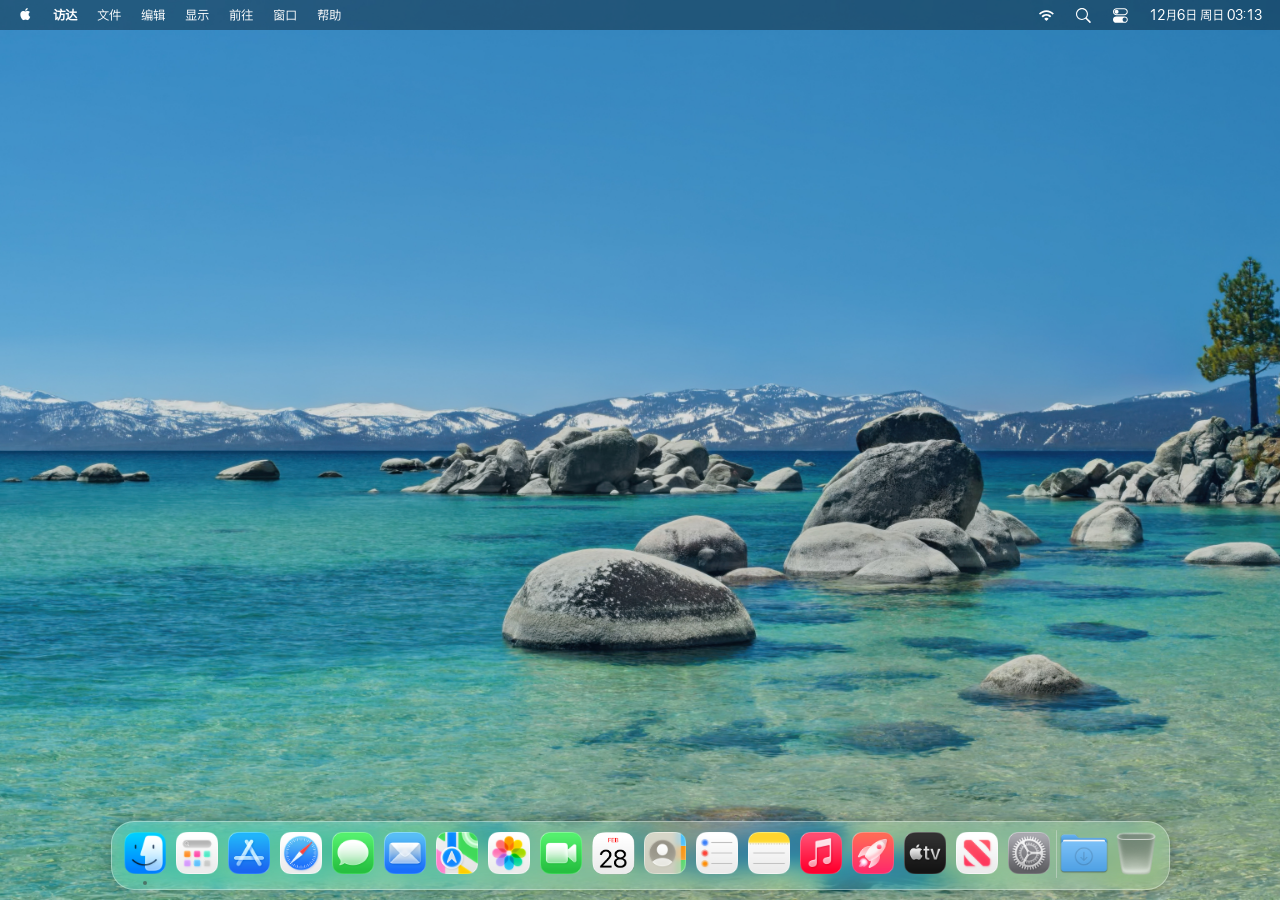
==== commit 9c7e9f3c: "Update fmt.Println message from 'Hello' to 'Goodbye'" ====
--- a/desktop/index.html
+++ b/desktop/index.html
@@ -468,4 +468,4 @@
 <script src="./assets/script/Apps.js" defer></script>
 <script src="./assets/script/Safari.js" defer></script>
 </body>
-</html>+</html>
--- a/desktop/assets/style/font.css
+++ b/desktop/assets/style/font.css
@@ -0,0 +1,28 @@
+@font-face {
+    src: url(../fonts/sf-pro-display_regular.woff2);
+    font-family: 'SFPro-Regular';
+}
+
+@font-face {
+    src: url(../fonts/PingFangSC-Regular.woff2);
+    font-family: 'PingFang-Regular';
+}
+
+@font-face {
+    src: url(../fonts/sf-pro-display_semibold.woff2);
+    font-family: 'SFPro-Bold';
+}
+
+@font-face {
+    src: url(..//fonts/PingFangSC-Semibold.woff2);
+    font-family: 'PingFang-Bold';
+}
+
+@font-face {
+    src: url(../fonts/PingFangSC-Light.woff2);
+    font-family: 'PingFang-Light';
+}
+
+body {
+    font-family: 'SFPro-Regular', 'PingFang-Regular';
+}
--- a/desktop/assets/style/desktop.css
+++ b/desktop/assets/style/desktop.css
@@ -0,0 +1,750 @@
+/* =========================================================
+   全局基础
+   ========================================================= */
+*{margin:0;padding:0;box-sizing:border-box;}
+html,body{width:100%;height:100%;}
+body{
+    overflow:hidden;
+    /* 注意：CSS 在 css/ 子目录，所以背景图路径要加 ../ */
+    background:url("../images/Tahoe-Day.jpg") center/cover no-repeat;
+    -webkit-font-smoothing:antialiased;
+}
+
+/* =========================================================
+   顶部菜单栏
+   ========================================================= */
+.topbar{
+    position: relative;
+    /* 删掉 z-index: 10000; 避免层级过高 */
+    height: 30px;
+    width: 100%;
+    display: flex;
+    align-items: center;
+    padding: 0 8px;
+    background: rgba(0, 0, 0, .35);
+    
+    /* ⚠️ 必须删除这两行，否则下拉菜单模糊必失效 */
+    /* -webkit-backdrop-filter: blur(8px); */
+    /* backdrop-filter: blur(8px); */
+    
+    color: #fff;
+    font-size: 14px;
+    user-select: none;
+    -webkit-user-select: none;
+}
+.topbar-left{display:flex;align-items:center;height:100%;}
+.topbar-right{margin-left:auto;display:flex;align-items:center;height:100%;}
+.menu{
+    position:relative;display:flex;align-items:center;
+    height:22px;padding:0 10px;border-radius:12px;
+    cursor:default;transition:background .12s ease;white-space:nowrap;
+}
+.menu:hover{background:rgba(255,255,255,.14);}
+.menu.open{background:rgba(255,255,255,.28);}
+.menu-label{display:flex;align-items:center;line-height:1;}
+.menu-label .apple{font-size:16px;}
+.menu-label strong{font-weight:600;}
+
+.dropdown{
+    position: absolute;
+    top: 100%;
+    left: 0;
+    margin-top: 4px;
+    min-width: 220px;
+    padding: 5px;
+    border-radius: 15px;
+    
+    /* ⚠️ 降低不透明度，从 0.78 降到 0.6 甚至 0.5，才能透出模糊后的背景 */
+    background: rgba(50, 50, 55, 0.6);
+    
+    -webkit-backdrop-filter: blur(24px) saturate(1.8);
+    backdrop-filter: blur(24px) saturate(1.8);
+    border: 1px solid rgba(255,255,255,.12);
+    box-shadow: 0 12px 40px rgba(0,0,0,.4), 0 0 1px rgba(0,0,0,.5);
+    
+    /* 调整层级：让它高于 Dock(2049)，低于 关于本机(4000) */
+    z-index: 3000; 
+    
+    color: #fff;
+    font-size: 13.5px;
+    font-weight: 400;
+    opacity: 0;
+    visibility: hidden;
+    pointer-events: none;
+    transition: opacity .16s ease, transform .16s ease, visibility 0s linear .16s;
+}
+.menu.open .dropdown{
+    opacity:1;visibility:visible;transform:translateY(0);
+    pointer-events:auto;transition:none;
+}
+.dd-item{
+    display:flex;align-items:center;justify-content:space-between;
+    gap:32px;padding:4px 10px;border-radius:10px;cursor:default;
+    line-height:1.4;white-space:nowrap;
+}
+.dd-item:hover{background:rgba(255,255,255,.16);}
+.dd-item .sc{color:rgba(255,255,255,.55);font-size:13px;}
+.dd-sep{height:1px;margin:5px 8px;background:rgba(255,255,255,.13);}
+.menu.align-right .dropdown{ left:auto;right:0; }
+.menu.menu-icon{padding:0 11px;}
+.spotlight-icon{width:15px;height:15px;display:block;pointer-events:none;}
+.menu-clock .menu-label{ font-variant-numeric:tabular-nums;font-size:14px; }
+
+/* 时钟小组件 */
+.dd-widget{ min-width: 268px; padding: 14px 16px 16px; }
+.widget-time{
+    font-size: 42px; font-weight: 200; line-height: 1;
+    letter-spacing: -0.02em; font-variant-numeric: tabular-nums;
+    margin-bottom: 6px;
+}
+.widget-sub{ font-size: 12.5px; color: rgba(255,255,255,.65); margin-bottom: 14px; }
+.widget-cal{ border-top: 1px solid rgba(255,255,255,.1); padding-top: 12px; }
+.cal-header{
+    display: flex; align-items: center; justify-content: space-between;
+    margin-bottom: 8px; font-size: 13px; font-weight: 500;
+}
+.cal-nav{ display: flex; gap: 4px; }
+.cal-nav button{
+    width: 22px; height: 22px; border: none; padding: 0;
+    border-radius: 5px; background: rgba(255,255,255,.08);
+    color: rgba(255,255,255,.85); font-size: 14px; line-height: 1;
+    cursor: pointer; font-family: inherit; transition: background .12s;
+}
+.cal-nav button:hover{ background: rgba(255,255,255,.18); }
+.cal-grid{ display: grid; grid-template-columns: repeat(7, 1fr); text-align: center; }
+.cal-wd{ font-size: 10.5px; color: rgba(255,255,255,.45); padding: 4px 0 6px; }
+.cal-day{
+    font-size: 12px; line-height: 1; padding: 6px 0; border-radius: 6px;
+    font-variant-numeric: tabular-nums; color: rgba(255,255,255,.9);
+}
+.cal-day.other{ color: rgba(255,255,255,.22); }
+.cal-day.today{ background: #ff453a; color: #fff; font-weight: 600; }
+
+/* 控制中心下拉里的滑块 */
+.dd-slider-label{ padding:6px 10px 2px; font-size:12px; color:rgba(255,255,255,.6); }
+.dd-slider{
+    -webkit-appearance:none;appearance:none;display:block;
+    width:calc(100% - 20px);height:22px;margin:0 10px 4px;
+    background:transparent;outline:none;
+}
+.dd-slider::-webkit-slider-runnable-track{
+    height:6px;border-radius:3px;background:rgba(255,255,255,.25);
+}
+.dd-slider::-webkit-slider-thumb{
+    -webkit-appearance:none;appearance:none;
+    width:16px;height:16px;margin-top:-5px;border-radius:50%;
+    background:#fff;box-shadow:0 1px 3px rgba(0,0,0,.35);cursor:pointer;
+}
+
+/* Spotlight 覆盖层 */
+.spotlight-overlay{
+    position: fixed; inset: 0; z-index: 20000;
+    display: none; align-items: flex-start; justify-content: center;
+    padding-top: 20vh;
+    background: rgba(0,0,0,.14);
+    -webkit-backdrop-filter: blur(10px);
+    backdrop-filter: blur(10px);
+}
+.spotlight-overlay.on{ display: flex; }
+.spotlight-bar{ display: flex; align-items: center; gap: 10px; animation: spotIn .16s ease-out; }
+@keyframes spotIn{
+    from{ opacity: 0; transform: translateY(-6px); }
+    to  { opacity: 1; transform: translateY(0); }
+}
+.spotlight-field{
+    display: flex; align-items: center; gap: 10px;
+    height: 46px; padding: 0 20px; min-width: 300px;
+    border-radius: 999px;
+    background: rgba(255,255,255,.72);
+    border: 1px solid rgba(255,255,255,.60);
+    box-shadow: 0 10px 30px rgba(0,0,0,.18), 0 2px 6px rgba(0,0,0,.10), inset 0 1px 0 rgba(255,255,255,.85);
+    -webkit-backdrop-filter: blur(24px) saturate(1.8);
+    backdrop-filter: blur(24px) saturate(1.8);
+}
+.spotlight-field .spotlight-icon{ width: 16px; height: 16px; opacity: .55; flex: 0 0 auto; color: #3a3a3a; }
+.spotlight-input{
+    flex: 1; min-width: 0; height: 100%;
+    background: transparent; border: none; outline: none;
+    color: #1c1c1e; font-size: 15px; font-family: inherit;
+}
+.spotlight-input::placeholder{ color: rgba(60,60,67,.55); }
+.spotlight-actions{ display: flex; align-items: center; gap: 10px; }
+.spotlight-action{
+    width: 46px; height: 46px; padding: 0; border-radius: 50%;
+    background: rgba(255,255,255,.72);
+    border: 1px solid rgba(255,255,255,.60);
+    box-shadow: 0 10px 30px rgba(0,0,0,.18), 0 2px 6px rgba(0,0,0,.10), inset 0 1px 0 rgba(255,255,255,.85);
+    -webkit-backdrop-filter: blur(24px) saturate(1.8);
+    backdrop-filter: blur(24px) saturate(1.8);
+    color: #3a3a3a;
+    display: flex; align-items: center; justify-content: center;
+    cursor: pointer; transition: background .15s ease, transform .12s ease;
+}
+.spotlight-action:hover{ background: rgba(255,255,255,.88); }
+.spotlight-action:active{ transform: scale(.94); }
+.spotlight-action svg{ width: 20px; height: 20px; display: block; opacity: .78; }
+
+/* 气泡提示 */
+.tip{
+    position:fixed;left:0;top:0;
+    padding:2px 12px;border-radius:12px;
+    background:rgba(255,255,255,.6);
+    -webkit-backdrop-filter:blur(10px) brightness(90%);
+    backdrop-filter:blur(10px) brightness(90%);
+    border:1px solid rgba(0,0,0,.2);
+    box-shadow:0 0 10px rgba(0,0,0,.333);
+    font-size:12px;line-height:16px;white-space:nowrap;
+    user-select:none;-webkit-user-select:none;
+    pointer-events:none;display:none;z-index:9999;
+    will-change:transform;
+}
+.tip::after{
+    content:"";position:absolute;left:50%;top:100%;transform:translateX(-50%);
+    border-style:solid;border-width:5px 5px 0 5px;
+    border-color:rgba(255,255,255,.6) transparent transparent transparent;
+}
+
+/* =========================================================
+   Dock
+   ========================================================= */
+.dockcontainer{
+    position:absolute;left:0;bottom:0;width:100%;height:80px;
+    display:flex;align-items:flex-end;justify-content:center;
+    padding-bottom:5px;pointer-events:none;
+}
+.dock{
+    display:inline-flex;align-items:flex-end;justify-content:center;
+    gap:2px;padding:6px 8px 4px;margin-bottom:5px;
+    border-radius:23px;
+    background:rgba(255,255,255,.2);
+    border:1px solid rgba(255,255,255,.35);
+    box-shadow:0 -2px 20px rgba(0,0,0,.2);
+    -webkit-backdrop-filter:blur(10px) saturate(2.2);
+    backdrop-filter:blur(10px) saturate(2.2);
+    user-select:none;-webkit-user-select:none;
+    z-index:2049;pointer-events:auto;overflow:visible;
+    transform:translateY(80px);
+    animation:come .7s ease .2s forwards;
+}
+.dock-item{
+    position:relative;flex:0 0 auto;width:50px;height:57px;
+    transform-origin:bottom center;
+}
+.dock-item .icon-wrap{
+    position:absolute;left:0;right:0;bottom:7px;
+    display:flex;justify-content:center;align-items:flex-end;
+    pointer-events:none;overflow:visible;
+}
+.dock-item .icon-wrap img{
+    width:100%;height:auto;aspect-ratio:1 / 1;object-fit:contain;
+    display:block;pointer-events:none;
+    -webkit-user-drag:none;user-select:none;
+}
+.dock-item .light{
+    position:absolute;left:50%;bottom:0;transform:translateX(-50%);
+    width:4px;height:4px;border-radius:50%;
+    background:transparent;transition:background .2s;
+}
+.dock-item .light.on{background:rgba(57,55,55,.533);}
+.dock-item.sep{ width:1px !important;flex:0 0 1px !important;height:57px; }
+.dock-item.sep .divider{
+    position:absolute;left:0;bottom:7px;width:1px;height:48px;
+    border-radius:1px;background:rgba(232,232,232,.4);
+}
+.dock-item .icon-wrap img.opening{ animation:parabola .5s ease; }
+.dock-item:active .icon-wrap img{ filter:brightness(.6); }
+@keyframes parabola{
+    0%,100%{transform:translateY(0);}
+    50%    {transform:translateY(-18px);}
+}
+@keyframes come{
+    from{transform:translateY(80px);}
+    to  {transform:translateY(0);}
+}
+
+/* =========================================================
+   关于本机窗口
+   ========================================================= */
+.about-window{
+    position: fixed;left: 50%;top: 50%;
+    transform: translate(-50%, -50%);
+    z-index: 1500;
+    width: 340px;max-width: calc(100vw - 40px);
+    border-radius: 15px;overflow: hidden;
+    background: rgba(228, 220, 204, .58);
+    -webkit-backdrop-filter: blur(48px) saturate(1.35);
+    backdrop-filter: blur(48px) saturate(1.35);
+    border: 1px solid rgba(255,255,255,.38);
+    box-shadow:
+        0 1px 0 rgba(255,255,255,.55) inset,
+        0 0 0 .5px rgba(0,0,0,.10),
+        0 26px 70px rgba(0,0,0,.38),
+        0 8px 24px rgba(0,0,0,.20);
+    color: #1c1c1e;display: none;opacity: 0;
+    transition: opacity .18s ease;
+}
+.about-window.on{
+    display: block;opacity: 1;
+    animation: winIn .26s cubic-bezier(.22,1,.36,1);
+}
+@keyframes winIn{
+    from{ opacity: 0; transform: translate(-50%,-50%) scale(.94); }
+    to  { opacity: 1; transform: translate(-50%,-50%) scale(1); }
+}
+.about-window.closing{ opacity: 0; pointer-events: none; }
+.about-window.dragging{
+    transition: none;
+    user-select: none;-webkit-user-select: none;
+}
+.about-titlebar{
+    height: 30px;display: flex;align-items: center;padding: 0 12px;
+    cursor: grab;user-select: none;-webkit-user-select: none;
+    touch-action: none;
+}
+.about-titlebar:active{ cursor: grabbing; }
+.traffic{ display: flex; gap: 8px; }
+.traffic span{
+    position: relative;width: 12px;height: 12px;border-radius: 50%;
+    display: flex;align-items: center;justify-content: center;
+    box-shadow: 0 0 0 .5px rgba(0,0,0,.10) inset;
+    cursor: default;
+}
+.traffic .close{ background:#ff5f57; cursor:pointer; }
+.traffic .min  { background:#cbcbcb; }
+.traffic .max  { background:#cbcbcb; }
+.traffic .close::after{
+    content:""; width:8px; height:8px;
+    background:
+        linear-gradient(45deg, transparent 44%, #7a1a14 44%, #7a1a14 56%, transparent 56%),
+        linear-gradient(-45deg, transparent 44%, #7a1a14 44%, #7a1a14 56%, transparent 56%);
+    opacity:0; transition:opacity .12s ease;
+}
+.traffic:hover .close::after{ opacity:1; }
+.about-content{ padding: 0 26px 24px; text-align: center; }
+.about-device{ width: 190px; margin: 4px auto 6px; }
+.about-device img{
+    width: 100%; height: auto; display: block;object-fit: contain;
+    -webkit-user-drag: none; user-select: none;pointer-events: none;
+}
+.about-name{
+    font-size: 26px; font-weight: 700;
+    letter-spacing: -.02em; line-height: 1.1;margin-bottom: 2px;
+}
+.about-version{ font-size: 13px; color: rgba(60,60,67,.58); margin-bottom: 22px; }
+.about-specs{
+    display: table; margin: 0 auto 20px;
+    font-size: 13.5px; line-height: 1.65;
+}
+.about-spec-row{ display: table-row; }
+.about-spec-row .k{
+    display: table-cell; padding-right: 16px;
+    text-align: right; color: rgba(60,60,67,.60);white-space: nowrap;
+}
+.about-spec-row .v{
+    display: table-cell; color: #1c1c1e;font-weight: 500;
+    text-align: left; white-space: nowrap;
+}
+.about-more-btn{
+    display: inline-block;padding: 5px 14px;border-radius: 7px;
+    border: 1px solid rgba(0,0,0,.10);
+    background: rgba(255,255,255,.42);
+    box-shadow: 0 .5px 1px rgba(0,0,0,.05), 0 1px 0 rgba(255,255,255,.7) inset;
+    color: #1c1c1e; font-size: 12.5px; font-family: inherit;
+    cursor: pointer; transition: background .12s ease;margin-bottom: 14px;
+}
+.about-more-btn:hover{ background: rgba(255,255,255,.65); }
+.about-more-btn:active{ background: rgba(255,255,255,.85); }
+.about-details{
+    display: none;margin: 0 auto 16px;padding: 12px 0;
+    border-top: 1px solid rgba(0,0,0,.08);
+    border-bottom: 1px solid rgba(0,0,0,.08);
+    font-size: 12px; line-height: 1.6;
+}
+.about-details.on{ display: block; }
+.about-details .about-spec-row .k{ color: rgba(60,60,67,.58); }
+.about-details .about-spec-row .v{ font-weight: 400; }
+.about-regulatory{
+    display: inline-block;font-size: 12px;color: rgba(60,60,67,.68);
+    text-decoration: underline;text-underline-offset: 2.5px;
+    text-decoration-thickness: .5px;cursor: pointer;margin-bottom: 14px;
+}
+.about-regulatory:hover{ color: rgba(60,60,67,.9); }
+.about-copyright{ font-size: 11px; line-height: 1.55; color: rgba(60,60,67,.55); }
+
+/* =========================================================
+   控制中心
+   ========================================================= */
+.control-center{
+    position: fixed;
+    top: 34px;
+    right: 8px;
+    z-index: 10001;
+    width: 340px;
+    max-width: calc(100vw - 20px);
+    max-height: calc(100vh - 44px);
+    overflow-y: auto;
+    overflow-x: hidden;
+    padding: 14px;
+    border-radius: 20px;
+    background: rgba(28, 44, 68, .62);
+    -webkit-backdrop-filter: blur(34px) saturate(1.7);
+    backdrop-filter: blur(34px) saturate(1.7);
+    border: 1px solid rgba(255,255,255,.14);
+    box-shadow:
+        0 20px 60px rgba(0,0,0,.42),
+        0 0 1px rgba(0,0,0,.5);
+    color: #fff;
+    display: flex;
+    flex-direction: column;
+    gap: 12px;
+    opacity: 0;
+    visibility: hidden;
+    pointer-events: none;
+    transition:
+        opacity .16s ease,
+        transform .16s ease,
+        visibility 0s linear .16s;
+    scrollbar-width: none;
+}
+.control-center::-webkit-scrollbar{ display: none; }
+.control-center.on{
+    opacity: 1;
+    visibility: visible;
+    transform: translateY(0);
+    pointer-events: auto;
+    transition: none;
+}
+
+/* 顶部小状态条 */
+.cc-topbar{
+    display: flex; align-items: center; justify-content: space-between;
+    padding: 0 8px;
+    margin-bottom: 2px;
+    font-size: 13px; font-weight: 600;
+}
+.cc-topbar .left,
+.cc-topbar .right{ display: flex; align-items: center; gap: 8px; }
+.cc-topbar svg{ width: 15px; height: 15px; display: block; opacity: .9; }
+.cc-topbar .battery{
+    width: 22px; height: 11px;
+    border: 1px solid rgba(255,255,255,.75);
+    border-radius: 3px; position: relative;
+}
+.cc-topbar .battery::before{
+    content: ""; position: absolute;
+    left: 1.5px; top: 1.5px; bottom: 1.5px;
+    width: 60%; border-radius: 1.5px; background: #fff;
+}
+.cc-topbar .battery::after{
+    content: ""; position: absolute;
+    right: -3px; top: 50%; transform: translateY(-50%);
+    width: 2px; height: 4px;
+    border-radius: 0 1px 1px 0;
+    background: rgba(255,255,255,.75);
+}
+.cc-topbar .time{ font-size: 12px; font-weight: 700; letter-spacing: -.01em; }
+
+/* 基础卡片 */
+.cc-card{
+    position: relative;
+    border-radius: 20px;
+    background: rgba(255,255,255,.14);
+    border: 1px solid rgba(255,255,255,.13);
+    -webkit-backdrop-filter: blur(24px) saturate(1.4);
+    backdrop-filter: blur(24px) saturate(1.4);
+    box-shadow:
+        0 1px 0 rgba(255,255,255,.18) inset,
+        0 6px 20px rgba(0,0,0,.18);
+    color: #fff;
+    padding: 12px;
+    display: flex;
+    flex-direction: column;
+    justify-content: space-between;
+    overflow: hidden;
+    transition: background .15s ease, transform .12s ease;
+    cursor: pointer;
+}
+.cc-card:active{ transform: scale(.98); }
+
+.cc-icon{
+    width: 24px; height: 24px;
+    display: flex; align-items: center; justify-content: center;
+    flex: 0 0 auto;
+}
+.cc-icon svg{ width: 100%; height: 100%; display: block; }
+
+.cc-card.active-soft{ background: rgba(10,132,255,.55); border-color: rgba(80,170,255,.4); }
+
+.cc-title{
+    font-size: 13px; font-weight: 600;
+    line-height: 1.25; letter-spacing: -.01em;
+}
+.cc-sub{
+    font-size: 10.5px; color: rgba(255,255,255,.7);
+    line-height: 1.3; margin-top: 2px;
+    white-space: nowrap; overflow: hidden; text-overflow: ellipsis;
+}
+
+/* 第 1 组 */
+.cc-grid-1{
+    display: grid;
+    grid-template-columns: 1fr 1fr 1.1fr;
+    grid-template-rows: auto auto;
+    gap: 10px;
+}
+.cc-wifi{
+    grid-column: span 2;
+    flex-direction: row;
+    align-items: center;
+    gap: 10px;
+    padding: 10px 12px;
+}
+.cc-wifi .cc-icon{
+    width: 28px; height: 28px;
+    border-radius: 50%; background: #fff;
+    color: #0a84ff; padding: 6px;
+    flex: 0 0 auto;
+}
+.cc-wifi .cc-icon svg{ color: #0a84ff; }
+.cc-wifi .info{ min-width: 0; }
+.cc-round{
+    aspect-ratio: 1/1;
+    border-radius: 50%;
+    align-items: center;
+    justify-content: center;
+    padding: 0;
+    background: rgba(255,255,255,.92);
+    color: #0a84ff;
+    align-self: center;
+}
+.cc-round svg{ width: 24px; height: 24px; }
+.cc-music{
+    grid-column: 3;
+    grid-row: 1 / span 2;
+    padding: 0;
+    overflow: hidden;
+    display: flex;
+    flex-direction: column;
+}
+.cc-music .album{
+    width: 100%;
+    aspect-ratio: 1/1;
+    background:
+        radial-gradient(circle at 40% 40%, #ff8a5b, transparent 55%),
+        radial-gradient(circle at 70% 70%, #ff4571, transparent 60%),
+        linear-gradient(135deg, #d3372f, #7a1e2e);
+    display: flex; align-items: center; justify-content: center;
+}
+.cc-music .album svg{ width: 40%; height: 40%; opacity: .85; }
+.cc-music .info{ padding: 8px 10px 6px; }
+.cc-music .info .cc-title{ font-size: 12.5px; }
+.cc-music .info .cc-sub{ font-size: 10px; }
+.cc-music .controls{
+    display: flex; align-items: center; justify-content: space-between;
+    padding: 0 10px 10px;
+}
+.cc-music .controls svg{ width: 16px; height: 16px; opacity: .95; }
+
+/* 第 2 组 */
+.cc-grid-2{
+    display: grid;
+    grid-template-columns: 1.6fr 1fr 1fr;
+    gap: 10px;
+}
+.cc-focus{
+    flex-direction: row;
+    align-items: center;
+    gap: 10px;
+    padding: 12px 14px;
+}
+.cc-focus .cc-icon{
+    width: 26px; height: 26px;
+    border-radius: 50%;
+    background: rgba(255,255,255,.15);
+    display: flex; align-items: center; justify-content: center;
+    padding: 6px; flex: 0 0 auto;
+}
+.cc-mini{
+    aspect-ratio: 1/1;
+    border-radius: 20px;
+    align-items: center; justify-content: center;
+    padding: 0;
+}
+.cc-mini svg{ width: 22px; height: 22px; opacity: .95; }
+
+/* 滑块卡片 */
+.cc-slider-card{
+    padding: 10px 14px 14px;
+    flex-direction: column;
+    align-items: stretch;
+    gap: 10px;
+}
+.cc-slider-card .head{
+    display: flex; align-items: center; gap: 8px;
+    font-size: 13px; font-weight: 600;
+}
+.cc-slider-card .head svg{ width: 14px; height: 14px; opacity: .8; }
+.cc-slider-row{
+    display: flex; align-items: center; gap: 10px;
+}
+.cc-slider-row .edge{
+    width: 16px; height: 16px;
+    flex: 0 0 auto; opacity: .75;
+}
+.cc-slider{
+    -webkit-appearance: none; appearance: none;
+    flex: 1; height: 22px;
+    background: transparent; outline: none;
+}
+.cc-slider::-webkit-slider-runnable-track{
+    height: 20px; border-radius: 10px;
+    background: rgba(255,255,255,.24);
+}
+.cc-slider::-webkit-slider-thumb{
+    -webkit-appearance: none; appearance: none;
+    width: 20px; height: 20px; border-radius: 50%;
+    background: #fff;
+    box-shadow: 0 2px 6px rgba(0,0,0,.25);
+    cursor: pointer;
+}
+.cc-slider::-moz-range-track{
+    height: 20px; border-radius: 10px;
+    background: rgba(255,255,255,.24);
+}
+.cc-slider::-moz-range-thumb{
+    width: 20px; height: 20px; border: none; border-radius: 50%;
+    background: #fff; cursor: pointer;
+}
+
+/* 第 3 组 */
+.cc-grid-3{
+    display: grid;
+    grid-template-columns: repeat(4, 1fr);
+    gap: 10px;
+}
+.cc-shortcut{
+    aspect-ratio: 1/1;
+    border-radius: 50%;
+    align-items: center; justify-content: center;
+    padding: 0;
+    background: rgba(10,60,140,.55);
+    border: 1px solid rgba(255,255,255,.14);
+}
+.cc-shortcut svg{ width: 24px; height: 24px; opacity: .95; }
+
+/* Edit Controls */
+.cc-edit{
+    align-self: center;
+    margin-top: 4px;
+    padding: 6px 16px;
+    border-radius: 999px;
+    background: rgba(255,255,255,.14);
+    border: 1px solid rgba(255,255,255,.18);
+    color: #fff;
+    font-size: 12px;
+    font-family: inherit;
+    font-weight: 500;
+    cursor: pointer;
+    transition: background .12s ease;
+}
+.cc-edit:hover{ background: rgba(255,255,255,.24); }
+.cc-edit:active{ background: rgba(255,255,255,.34); }
+
+@media (prefers-reduced-motion:reduce){
+    .control-center{
+        transform: none;
+        transition: opacity .16s ease, visibility 0s linear .16s;
+    }
+    .control-center.on{ transform: none; }
+}
+
+/* =========================================================
+   应用错误弹窗
+   ========================================================= */
+.app-error-overlay{
+    position: fixed;
+    inset: 0;
+    z-index: 19000;
+    display: none;
+    align-items: center;
+    justify-content: center;
+    background: rgba(0,0,0,.14);
+    -webkit-backdrop-filter: blur(10px);
+    backdrop-filter: blur(10px);
+}
+.app-error-overlay.on{ display: flex; }
+.app-error-window{
+    width: 320px;
+    max-width: calc(100vw - 40px);
+    border-radius: 20px;
+    overflow: hidden;
+    background: rgba(236, 232, 224, .82);
+    -webkit-backdrop-filter: blur(40px) saturate(1.4);
+    backdrop-filter: blur(40px) saturate(1.4);
+    border: 1px solid rgba(255,255,255,.5);
+    box-shadow:
+        0 1px 0 rgba(255,255,255,.7) inset,
+        0 0 0 .5px rgba(0,0,0,.10),
+        0 24px 60px rgba(0,0,0,.38),
+        0 6px 18px rgba(0,0,0,.20);
+    color: #1c1c1e;
+    text-align: center;
+    padding: 24px 24px 14px;
+    animation: appErrIn .22s cubic-bezier(.22,1,.36,1);
+}
+@keyframes appErrIn{
+    from{ opacity: 0; transform: scale(.94); }
+    to  { opacity: 1; transform: scale(1); }
+}
+.app-error-icon{
+    width: 76px; height: 76px;
+    margin: 0 auto 18px;
+    display: flex; align-items: center; justify-content: center;
+}
+.app-error-icon img{
+    width: 100%; height: 100%;
+    object-fit: contain;
+    display: block;
+    -webkit-user-drag: none;
+    user-select: none;
+    pointer-events: none;
+}
+.app-error-title{
+    font-size: 14px;
+    font-weight: 600;
+    line-height: 1.35;
+    margin-bottom: 10px;
+    color: #1c1c1e;
+}
+.app-error-message{
+    font-size: 12.5px;
+    line-height: 1.55;
+    color: rgba(60,60,67,.78);
+    margin-bottom: 22px;
+    white-space: pre-line;
+}
+.app-error-actions{
+    display: flex;
+    justify-content: flex-start;
+}
+.app-error-btn{
+    height: 26px;
+    padding: 0 18px;
+    border-radius: 14px;
+    border: 1px solid rgba(0,0,0,.10);
+    background: rgba(255,255,255,.6);
+    box-shadow:
+        0 .5px 1px rgba(0,0,0,.05),
+        0 1px 0 rgba(255,255,255,.85) inset;
+    color: #1c1c1e;
+    font-size: 12.5px;
+    font-family: inherit;
+    cursor: pointer;
+    transition: background .12s ease;
+}
+.app-error-btn:hover{ background: rgba(255,255,255,.85); }
+.app-error-btn:active{ background: rgba(230,230,235,.95); }
+
+@media (prefers-reduced-motion: reduce){
+    .app-error-window{ animation: none; }
+}
